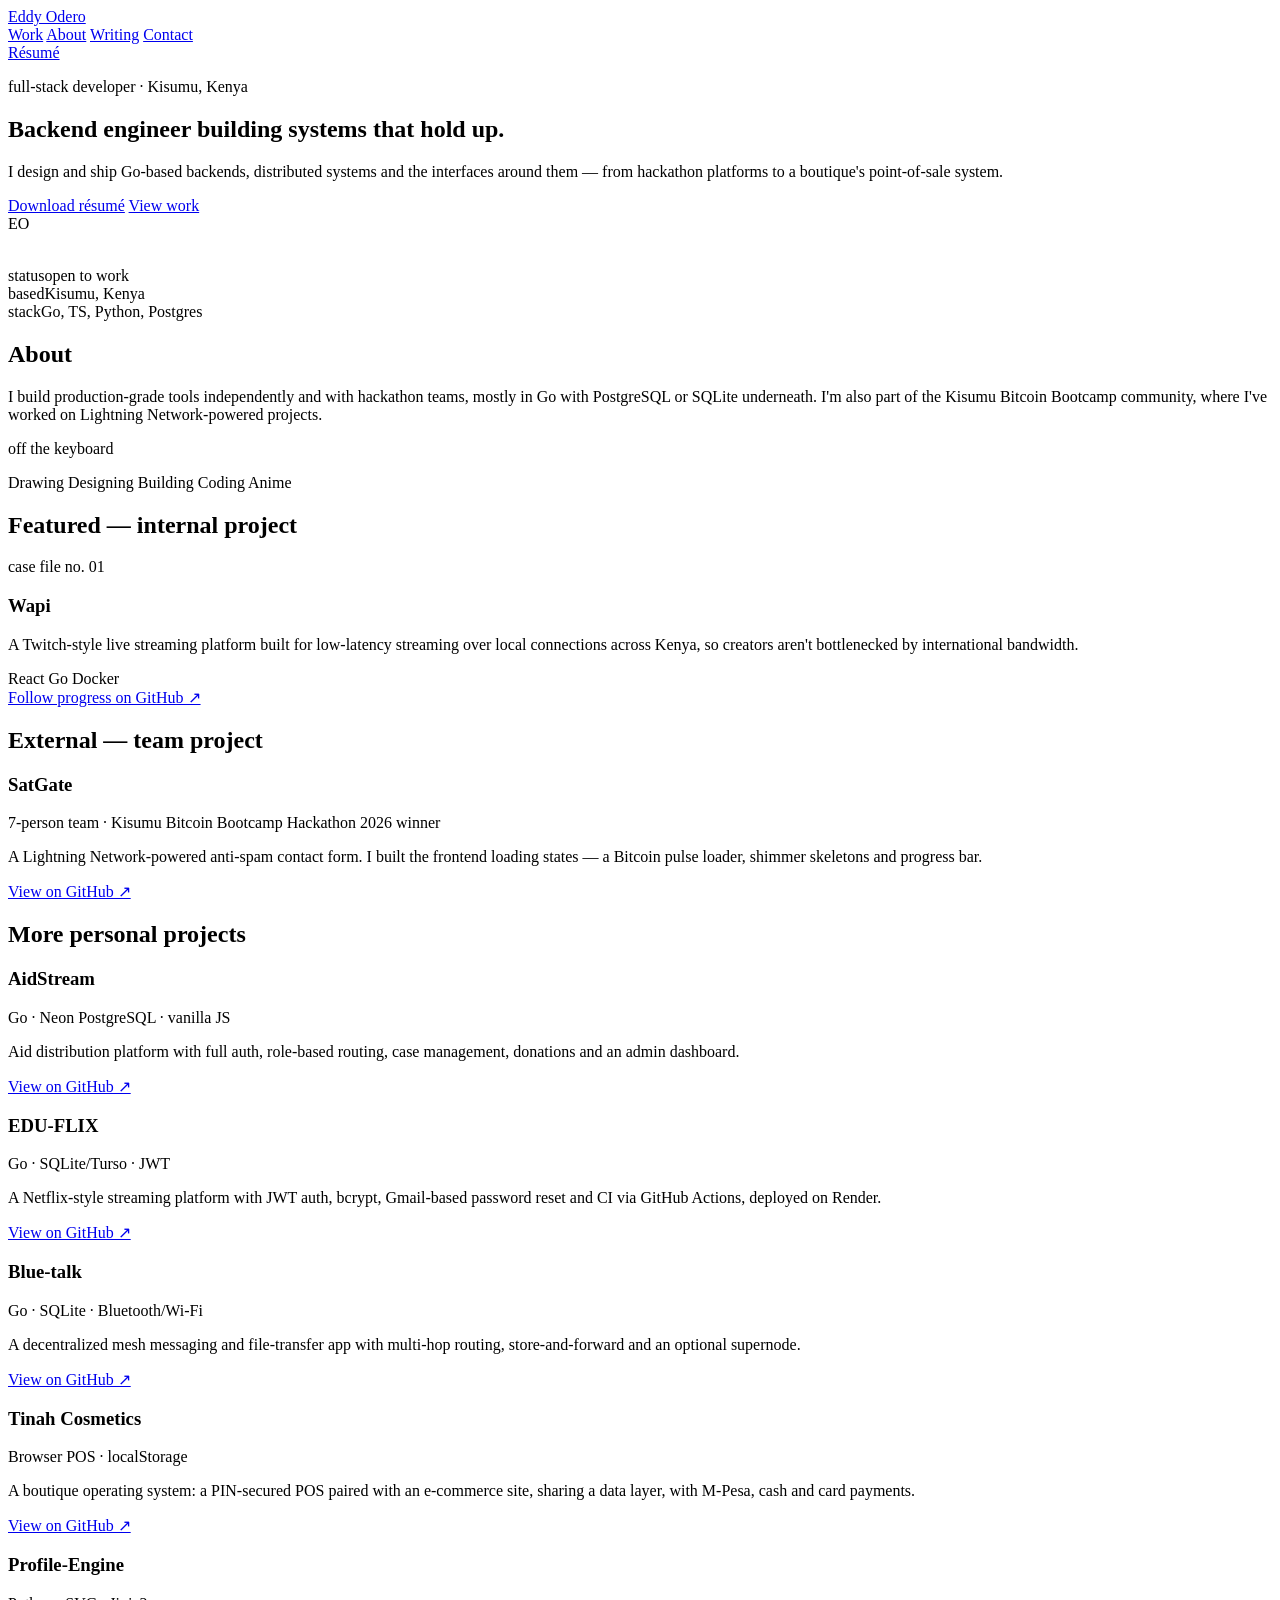
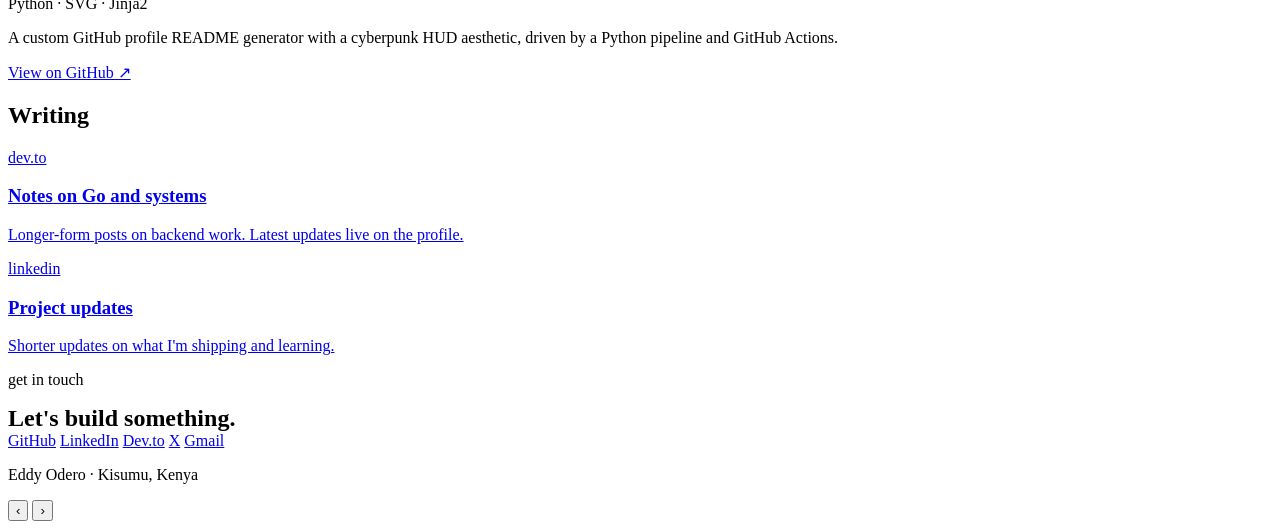
==== index.html @ 15d5710c "adding index.html" ====
<!DOCTYPE html>
<html lang="en">
<head>
<meta charset="UTF-8">
<meta name="viewport" content="width=device-width, initial-scale=1, viewport-fit=cover">
<title>Eddy Odero — Backend engineer</title>
<link rel="stylesheet" href="css/style.css">
</head>
<body>

<header class="ruled">
  <div class="wrap">
    <nav>
      <a class="brand" href="#top">Eddy Odero</a>
      <div class="navlinks">
        <a href="#work">Work</a>
        <a href="#about">About</a>
        <a href="#writing">Writing</a>
        <a href="#contact">Contact</a>
      </div>
      <a class="stamp-btn" href="assets/resume.pdf" target="_blank" rel="noopener">Résumé</a>
    </nav>
  </div>
</header>

<main id="top" class="ruled">
  <div class="wrap">
    <section class="hero">
      <div>
        <p class="tag">full-stack developer · Kisumu, Kenya</p>
        <h1>Backend engineer building systems that hold up.</h1>
        <p class="lede">I design and ship Go-based backends, distributed systems and the interfaces around them — from hackathon platforms to a boutique's point-of-sale system.</p>
        <div class="cta-row">
          <a class="stamp-btn filled" href="assets/resume.pdf" target="_blank" rel="noopener">Download résumé</a>
          <a class="stamp-btn" href="#work">View work</a>
        </div>
      </div>
      <div class="note">
        <div class="sticker-wrap">
          <!-- Replace src with assets/photo.jpg once uploaded; monogram shows until then -->
          <img src="https://static.vecteezy.com/system/resources/previews/036/594/092/non_2x/man-empty-avatar-photo-placeholder-for-social-networks-resumes-forums-and-dating-sites-male-and-female-no-photo-images-for-unfilled-user-profile-free-vector.jpg" class="avatar sticker" alt="Eddy Odero" onerror="this.style.display='none';this.nextElementSibling.style.display='flex'">
          <span class="avatar sticker" id="avatar-slot" style="display:none;">EO</span>
        </div>
        <div class="note-row" style="margin-top:34px;"><span>status</span><span>open to work</span></div>
        <div class="note-row"><span>based</span><span>Kisumu, Kenya</span></div>
        <div class="note-row"><span>stack</span><span>Go, TS, Python, Postgres</span></div>
      </div>
    </section>

    <section id="about">
      <h2>About</h2>
      <div class="about-grid">
        <p>I build production-grade tools independently and with hackathon teams, mostly in Go with PostgreSQL or SQLite underneath. I'm also part of the Kisumu Bitcoin Bootcamp community, where I've worked on Lightning Network-powered projects.</p>
        <div>
          <p class="tag">off the keyboard</p>
          <div class="hobbies">
            <span class="hobby">Drawing</span>
            <span class="hobby">Designing</span>
            <span class="hobby">Building</span>
            <span class="hobby">Coding</span>
            <span class="hobby">Anime</span>
          </div>
        </div>
      </div>
    </section>

    <section id="work">
      <h2>Featured — internal project</h2>
      <div class="feature">
        <p class="idx">case file no. 01</p>
        <div class="proj-thumb feature-thumb"><img src="https://www.simplilearn.com/ice9/free_resources_article_thumb/project_management_coursefees.jpg" alt="Wapi preview" onerror="this.style.display='none';this.parentElement.classList.add('empty')"></div>
        <h3>Wapi</h3>
        <p>A Twitch-style live streaming platform built for low-latency streaming over local connections across Kenya, so creators aren't bottlenecked by international bandwidth.</p>
        <div class="tags">
          <span class="pill">React</span>
          <span class="pill">Go</span>
          <span class="pill">Docker</span>
        </div>
        <div class="link-row">
          <a class="card-link" href="https://github.com/Eddy-Odero" target="_blank" rel="noopener">Follow progress on GitHub ↗</a>
          <!-- Add once/if deployed: <a class="card-link live" href="LIVE_URL" target="_blank" rel="noopener">View live ↗</a> -->
        </div>
      </div>
    </section>

    <section id="satgate">
      <h2>External — team project</h2>
      <div class="card">
        <div class="proj-thumb"><img src="https://www.simplilearn.com/ice9/free_resources_article_thumb/project_management_coursefees.jpg" alt="SatGate preview" onerror="this.style.display='none';this.parentElement.classList.add('empty')"></div>
        <h3>SatGate</h3>
        <p class="role">7-person team · Kisumu Bitcoin Bootcamp Hackathon 2026 winner</p>
        <p>A Lightning Network-powered anti-spam contact form. I built the frontend loading states — a Bitcoin pulse loader, shimmer skeletons and progress bar.</p>
        <div class="link-row">
          <a class="card-link" href="https://github.com/Eddy-Odero" target="_blank" rel="noopener">View on GitHub ↗</a>
          <!-- Add once/if deployed: <a class="card-link live" href="LIVE_URL" target="_blank" rel="noopener">View live ↗</a> -->
        </div>
      </div>
    </section>

    <section id="projects">
      <h2>More personal projects</h2>
      <div class="grid">
        <div class="card">
          <div class="proj-thumb"><img src="https://www.simplilearn.com/ice9/free_resources_article_thumb/project_management_coursefees.jpg" alt="AidStream preview" onerror="this.style.display='none';this.parentElement.classList.add('empty')"></div>
          <h3>AidStream</h3>
          <p class="role">Go · Neon PostgreSQL · vanilla JS</p>
          <p>Aid distribution platform with full auth, role-based routing, case management, donations and an admin dashboard.</p>
          <div class="link-row">
            <a class="card-link" href="https://www.simplilearn.com/ice9/free_resources_article_thumb/project_management_coursefees.jpg" target="_blank" rel="noopener">View on GitHub ↗</a>
            <!-- Add once/if deployed: <a class="card-link live" href="LIVE_URL" target="_blank" rel="noopener">View live ↗</a> -->
          </div>
        </div>
        <div class="card">
          <div class="proj-thumb"><img src="assets/projects/edu-flix.png" alt="EDU-FLIX preview" onerror="this.style.display='none';this.parentElement.classList.add('empty')"></div>
          <h3>EDU-FLIX</h3>
          <p class="role">Go · SQLite/Turso · JWT</p>
          <p>A Netflix-style streaming platform with JWT auth, bcrypt, Gmail-based password reset and CI via GitHub Actions, deployed on Render.</p>
          <div class="link-row">
            <a class="card-link" href="https://github.com/Eddy-Odero" target="_blank" rel="noopener">View on GitHub ↗</a>
            <!-- Deployed on Render — add the live URL here: <a class="card-link live" href="LIVE_URL" target="_blank" rel="noopener">View live ↗</a> -->
          </div>
        </div>
        <div class="card">
          <div class="proj-thumb"><img src="assets/projects/blue-talk.png" alt="Blue-talk preview" onerror="this.style.display='none';this.parentElement.classList.add('empty')"></div>
          <h3>Blue-talk</h3>
          <p class="role">Go · SQLite · Bluetooth/Wi-Fi</p>
          <p>A decentralized mesh messaging and file-transfer app with multi-hop routing, store-and-forward and an optional supernode.</p>
          <div class="link-row">
            <a class="card-link" href="https://github.com/Eddy-Odero" target="_blank" rel="noopener">View on GitHub ↗</a>
            <!-- Add once/if deployed: <a class="card-link live" href="LIVE_URL" target="_blank" rel="noopener">View live ↗</a> -->
          </div>
        </div>
        <div class="card">
          <div class="proj-thumb"><img src="assets/projects/tinah-cosmetics.png" alt="Tinah Cosmetics preview" onerror="this.style.display='none';this.parentElement.classList.add('empty')"></div>
          <h3>Tinah Cosmetics</h3>
          <p class="role">Browser POS · localStorage</p>
          <p>A boutique operating system: a PIN-secured POS paired with an e-commerce site, sharing a data layer, with M-Pesa, cash and card payments.</p>
          <div class="link-row">
            <a class="card-link" href="https://github.com/Eddy-Odero" target="_blank" rel="noopener">View on GitHub ↗</a>
            <!-- Add once/if deployed: <a class="card-link live" href="LIVE_URL" target="_blank" rel="noopener">View live ↗</a> -->
          </div>
        </div>
        <div class="card">
          <div class="proj-thumb"><img src="assets/projects/profile-engine.png" alt="Profile-Engine preview" onerror="this.style.display='none';this.parentElement.classList.add('empty')"></div>
          <h3>Profile-Engine</h3>
          <p class="role">Python · SVG · Jinja2</p>
          <p>A custom GitHub profile README generator with a cyberpunk HUD aesthetic, driven by a Python pipeline and GitHub Actions.</p>
          <div class="link-row">
            <a class="card-link" href="https://github.com/Eddy-Odero" target="_blank" rel="noopener">View on GitHub ↗</a>
            <!-- Add once/if deployed: <a class="card-link live" href="LIVE_URL" target="_blank" rel="noopener">View live ↗</a> -->
          </div>
        </div>
      </div>
    </section>

    <section id="writing">
      <h2>Writing</h2>
      <div class="writing-grid">
        <a class="wcard" href="https://dev.to/edd_odero" target="_blank" rel="noopener">
          <p class="tag">dev.to</p>
          <h3>Notes on Go and systems</h3>
          <p>Longer-form posts on backend work. Latest updates live on the profile.</p>
        </a>
        <a class="wcard" href="https://www.linkedin.com/in/eddy-odero-7b3332346" target="_blank" rel="noopener">
          <p class="tag">linkedin</p>
          <h3>Project updates</h3>
          <p>Shorter updates on what I'm shipping and learning.</p>
        </a>
      </div>
    </section>
  </div>
</main>

<footer id="contact" class="ruled">
  <div class="wrap">
    <div class="footer-top">
      <div>
        <p class="tag">get in touch</p>
        <h2 style="margin:0;">Let's build something.</h2>
      </div>
      <div class="socials">
        <a href="https://github.com/Eddy-Odero" target="_blank" rel="noopener">GitHub</a>
        <a href="https://www.linkedin.com/in/eddy-odero-7b3332346" target="_blank" rel="noopener">LinkedIn</a>
        <a href="https://dev.to/edd_odero" target="_blank" rel="noopener">Dev.to</a>
        <a href="https://x.com/savvyoriah48" target="_blank" rel="noopener">X</a>
        <!-- Add your address and this shows a working mailto link: -->
        <a href="mailto:YOUR_EMAIL@gmail.com">Gmail</a>
      </div>
    </div>
    <p class="footnote">Eddy Odero · Kisumu, Kenya</p>
  </div>
</footer>

<div class="flip-nav" aria-hidden="false">
  <button type="button" id="flip-prev" aria-label="Previous page">‹</button>
  <button type="button" id="flip-next" aria-label="Next page">›</button>
</div>

<script src="js/script.js"></script>
</body>
</html>
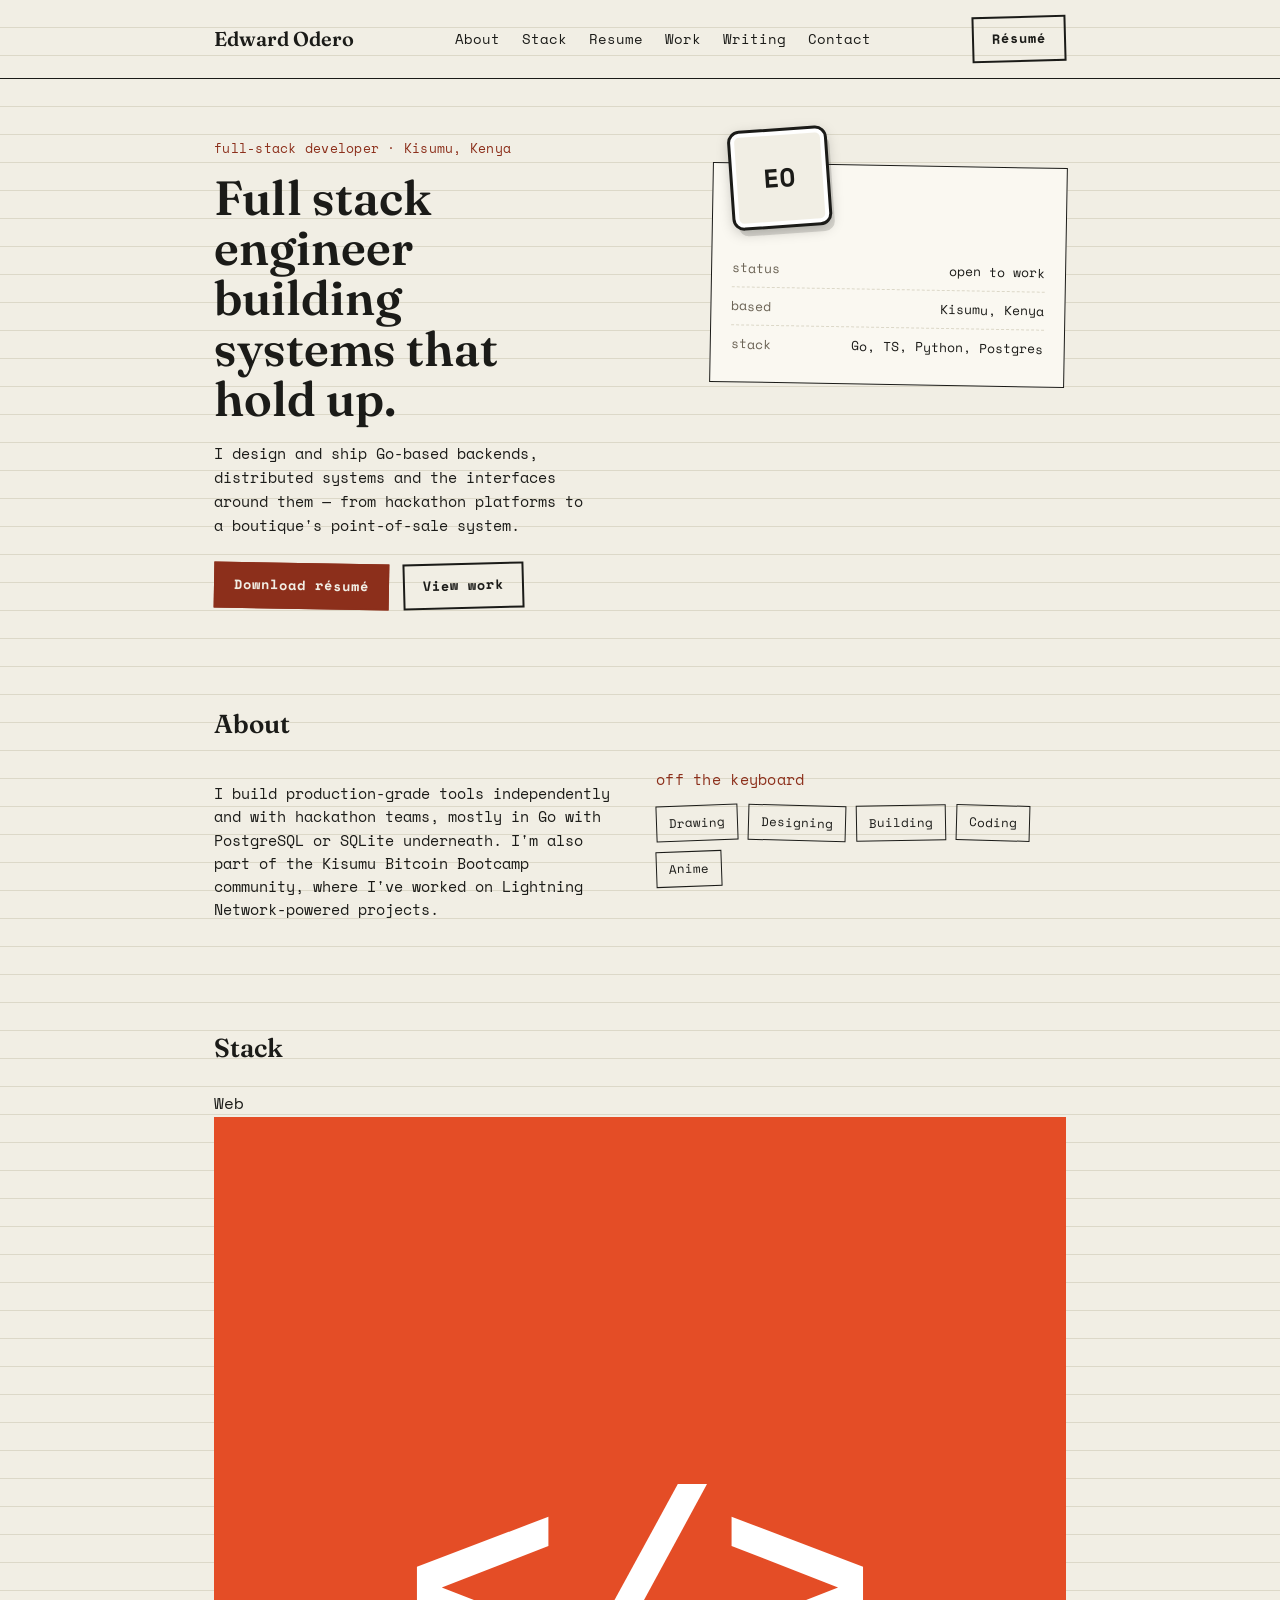
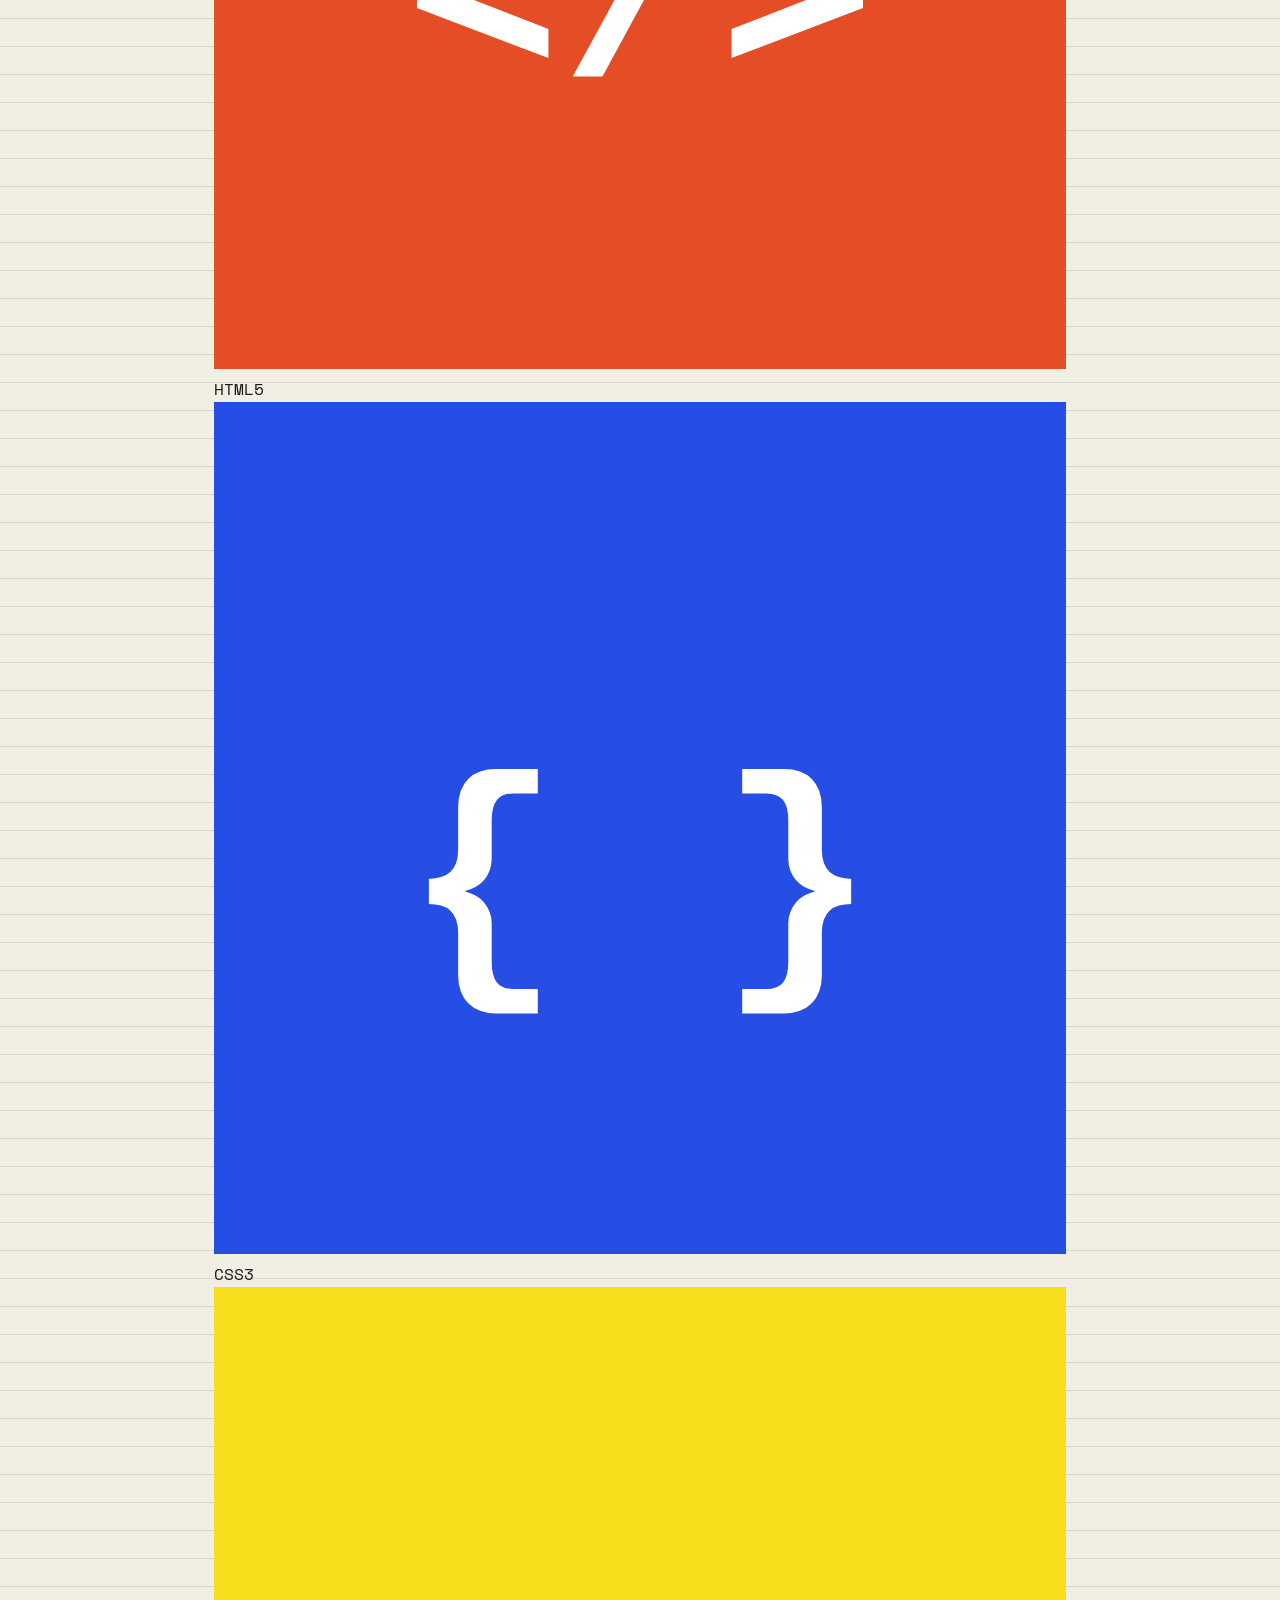
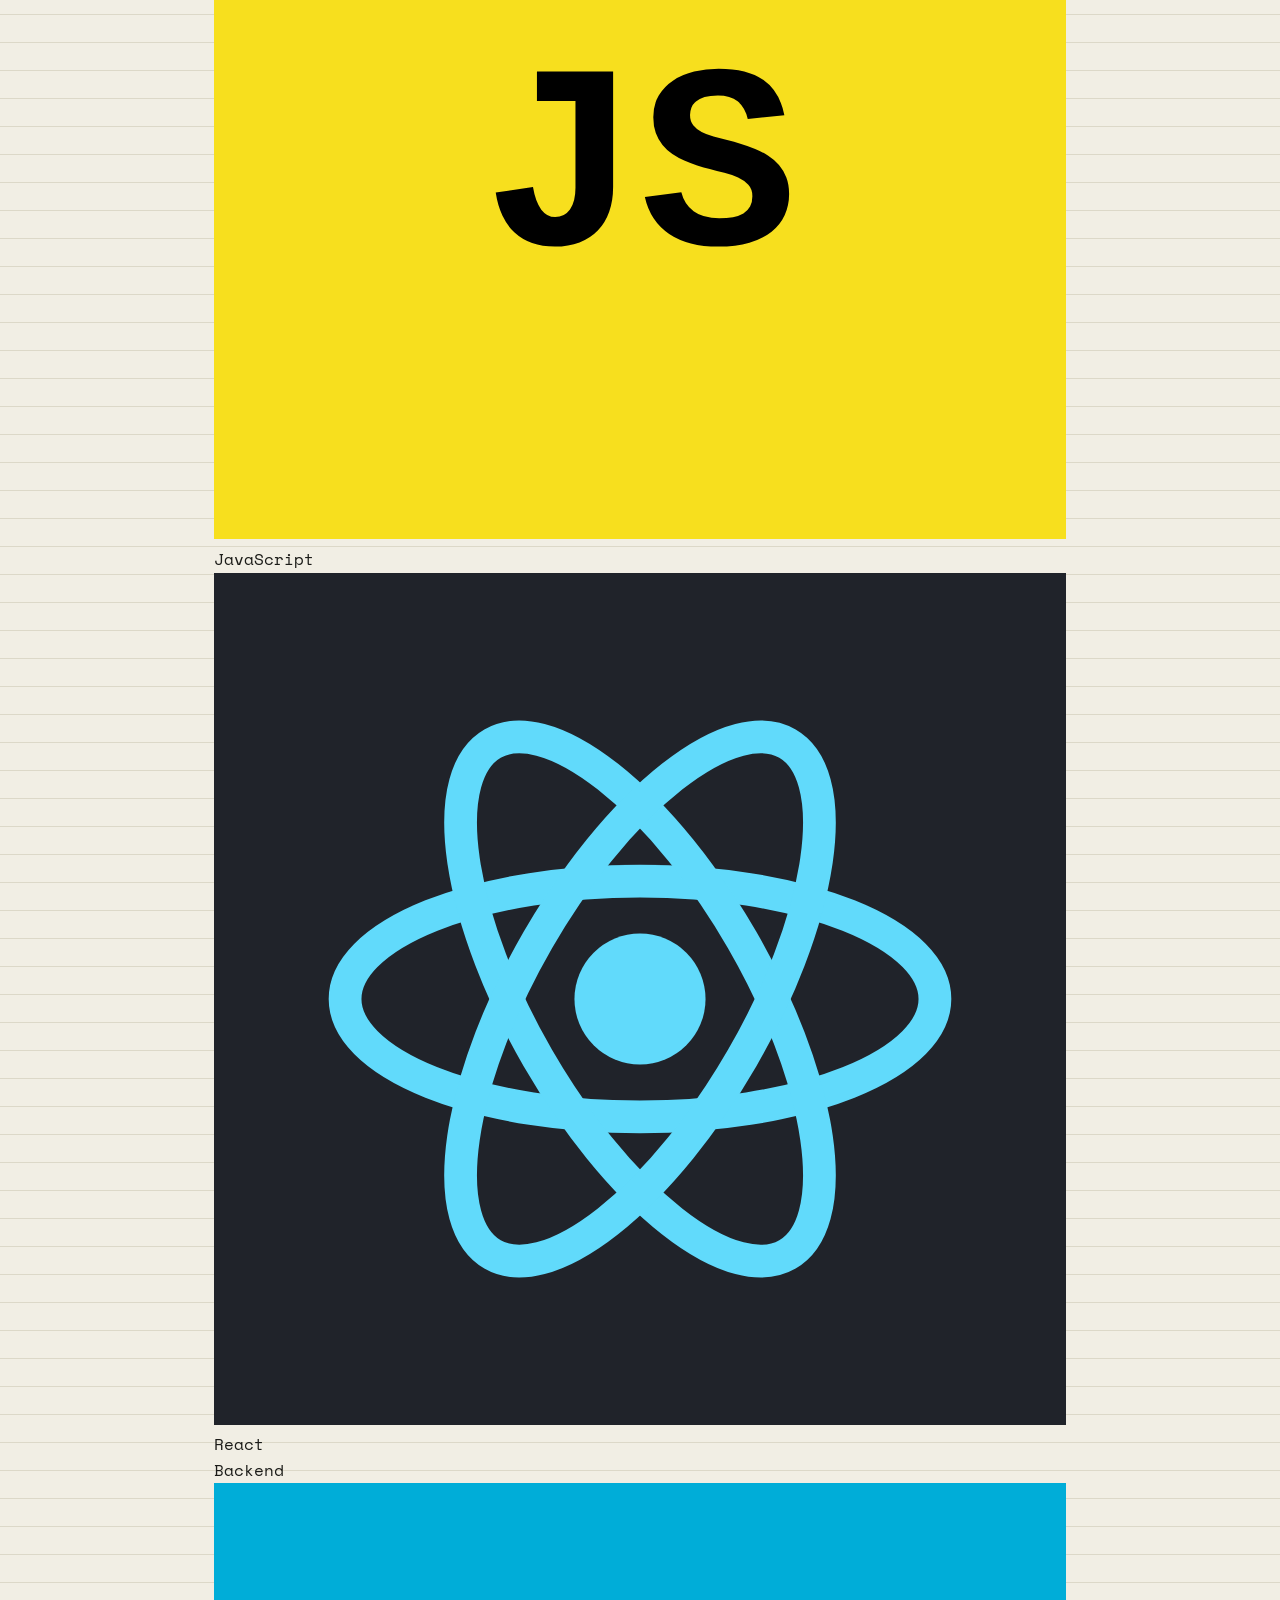
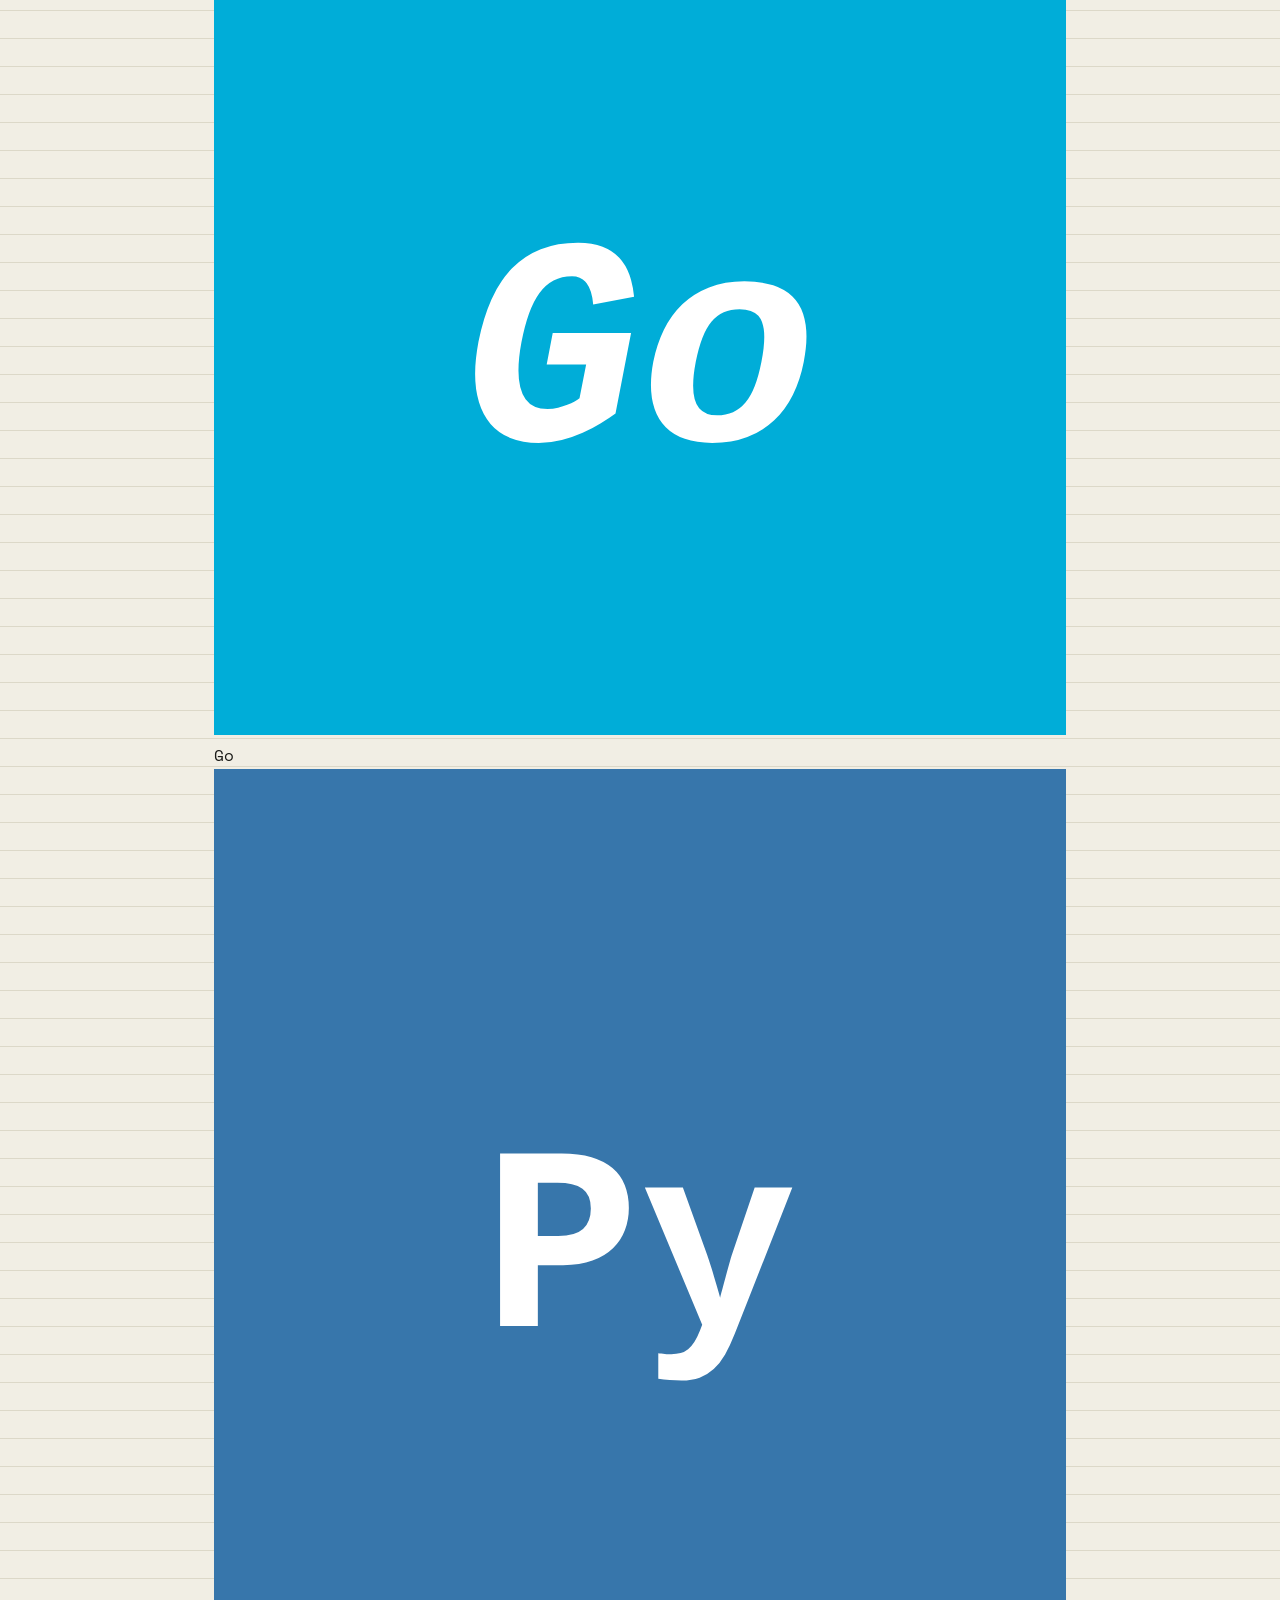
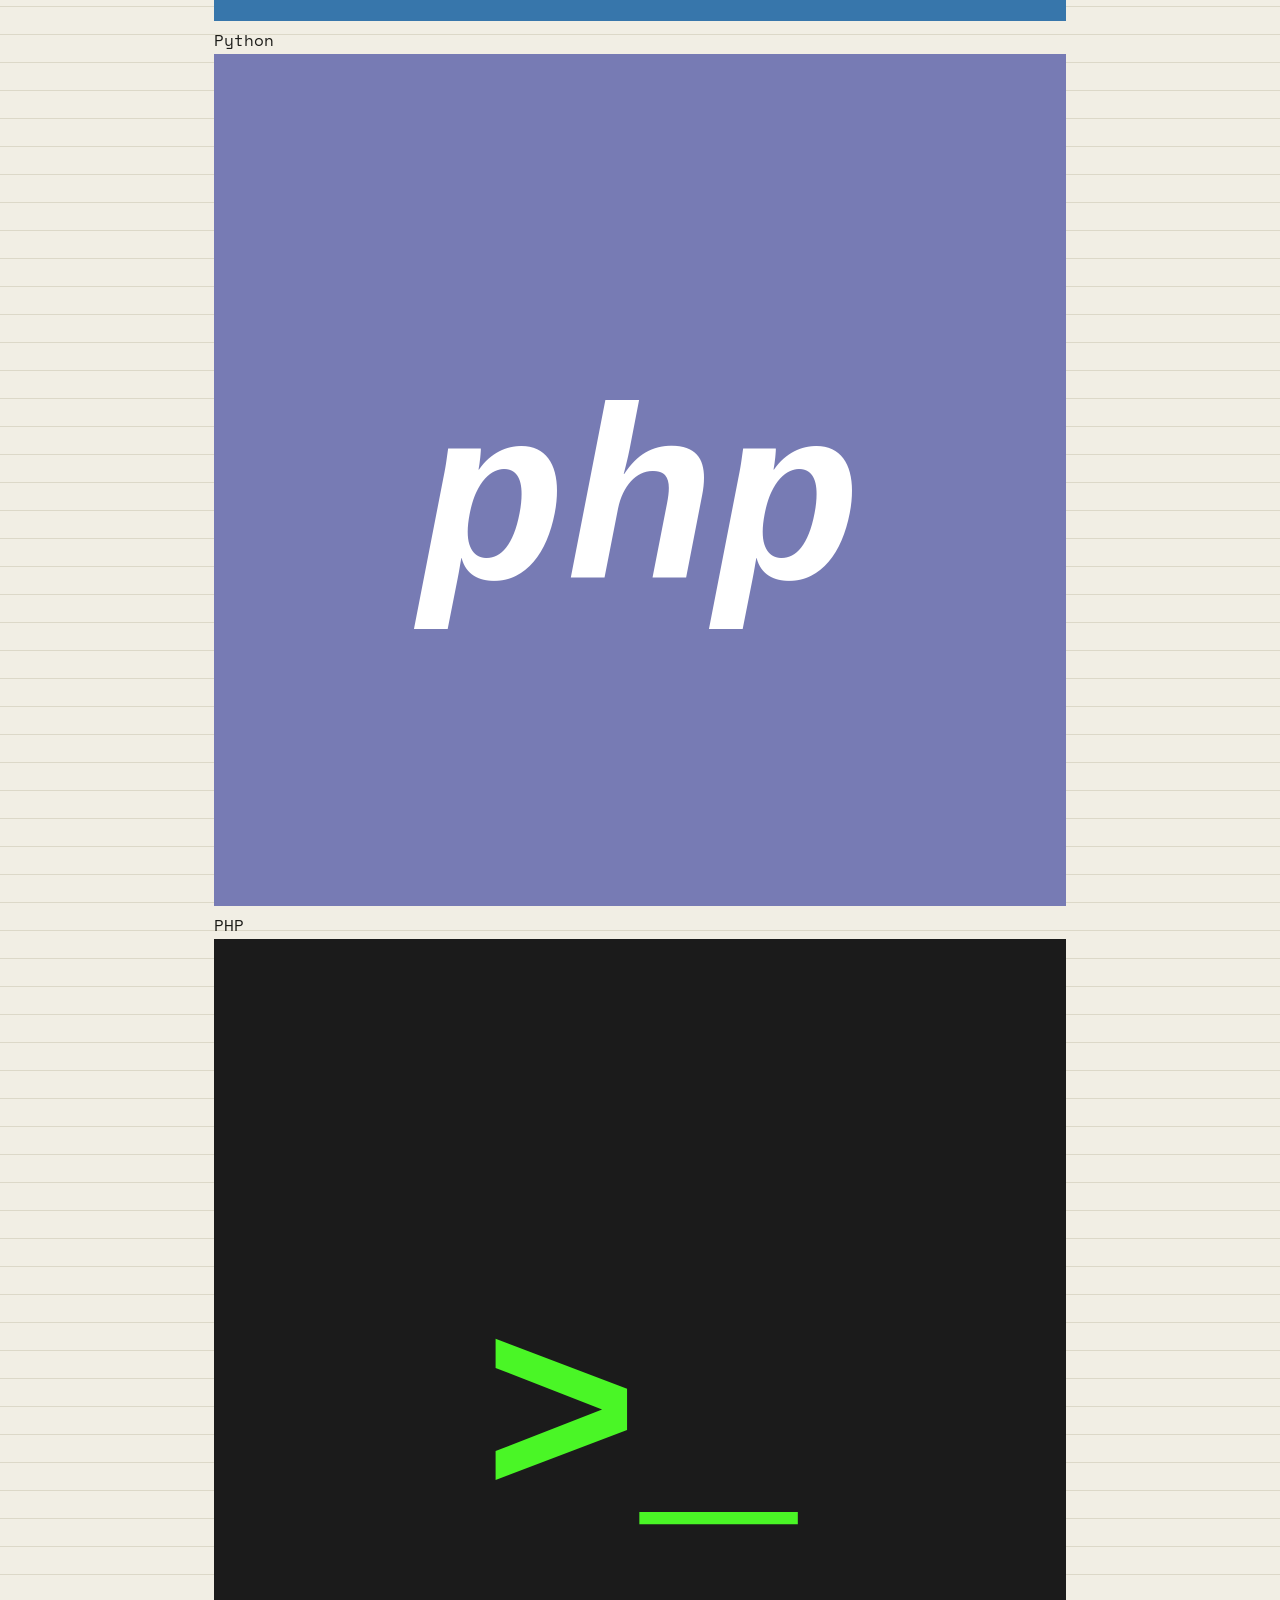
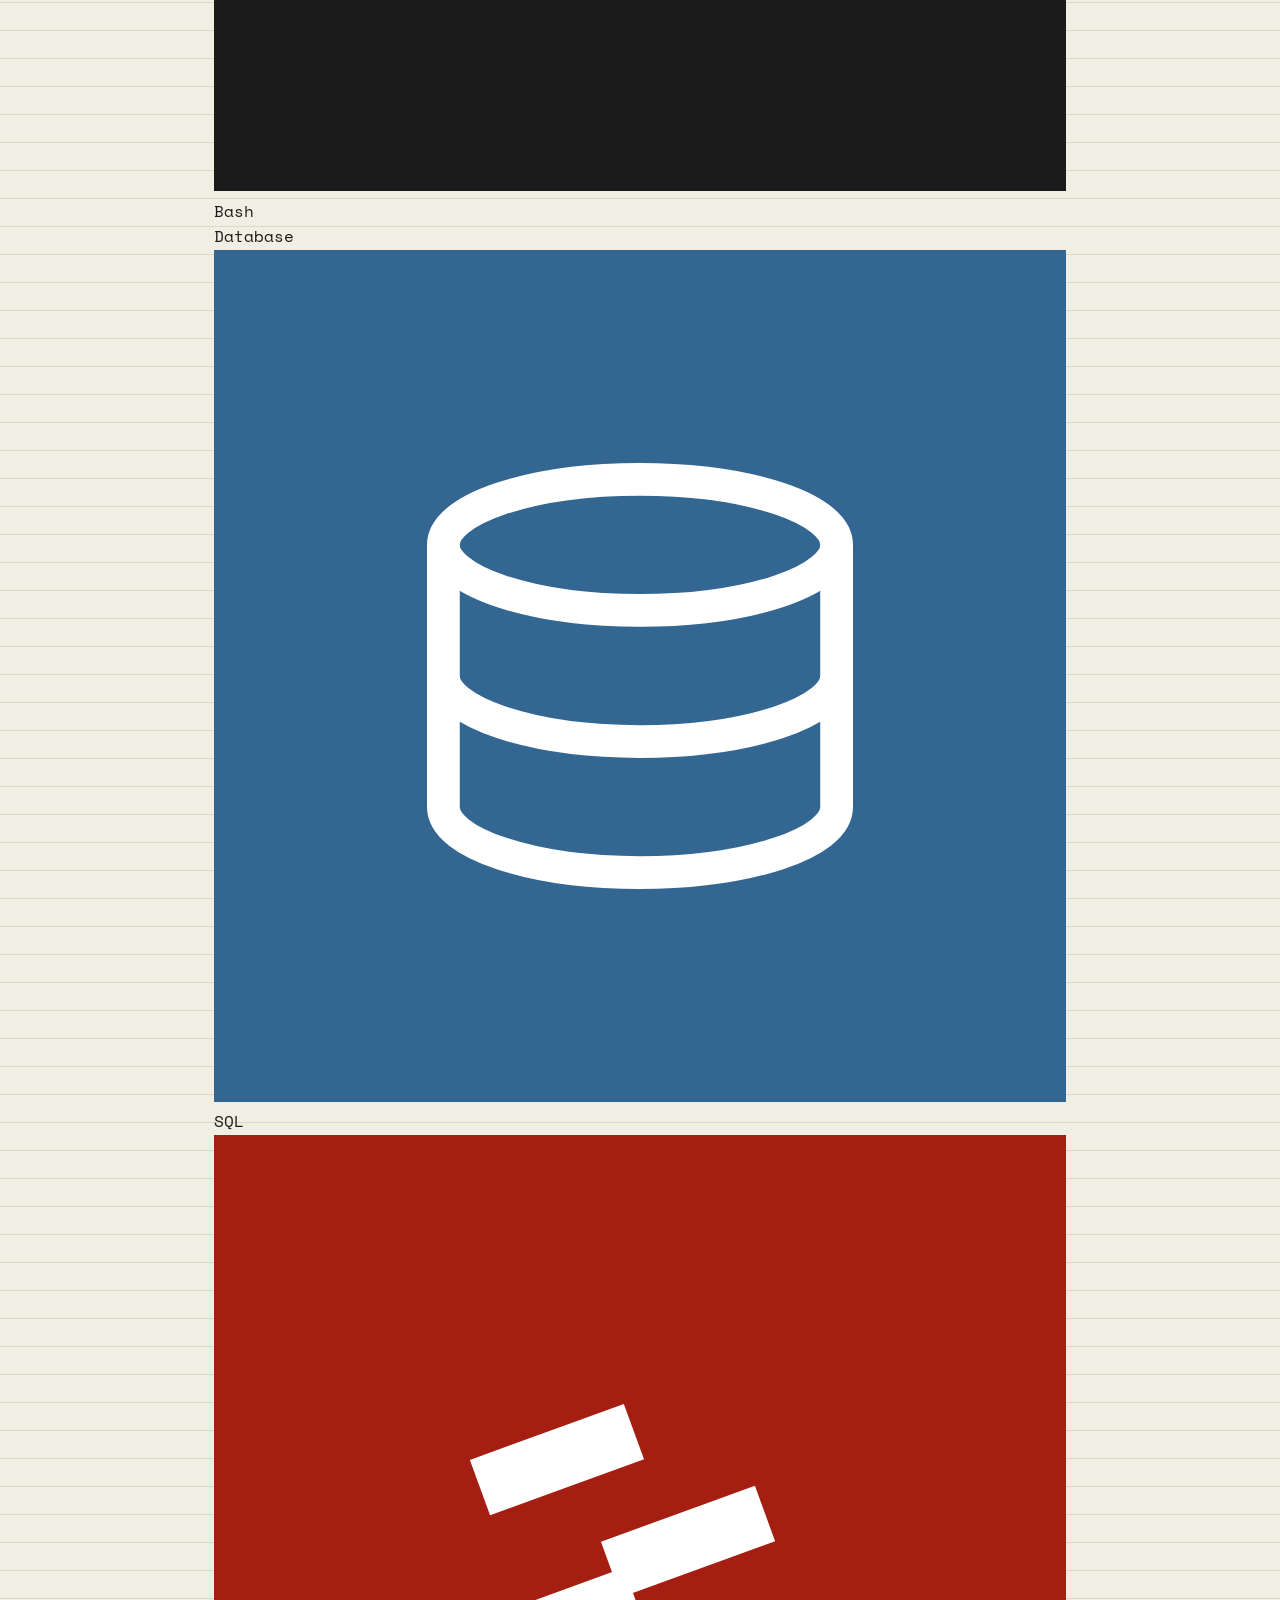
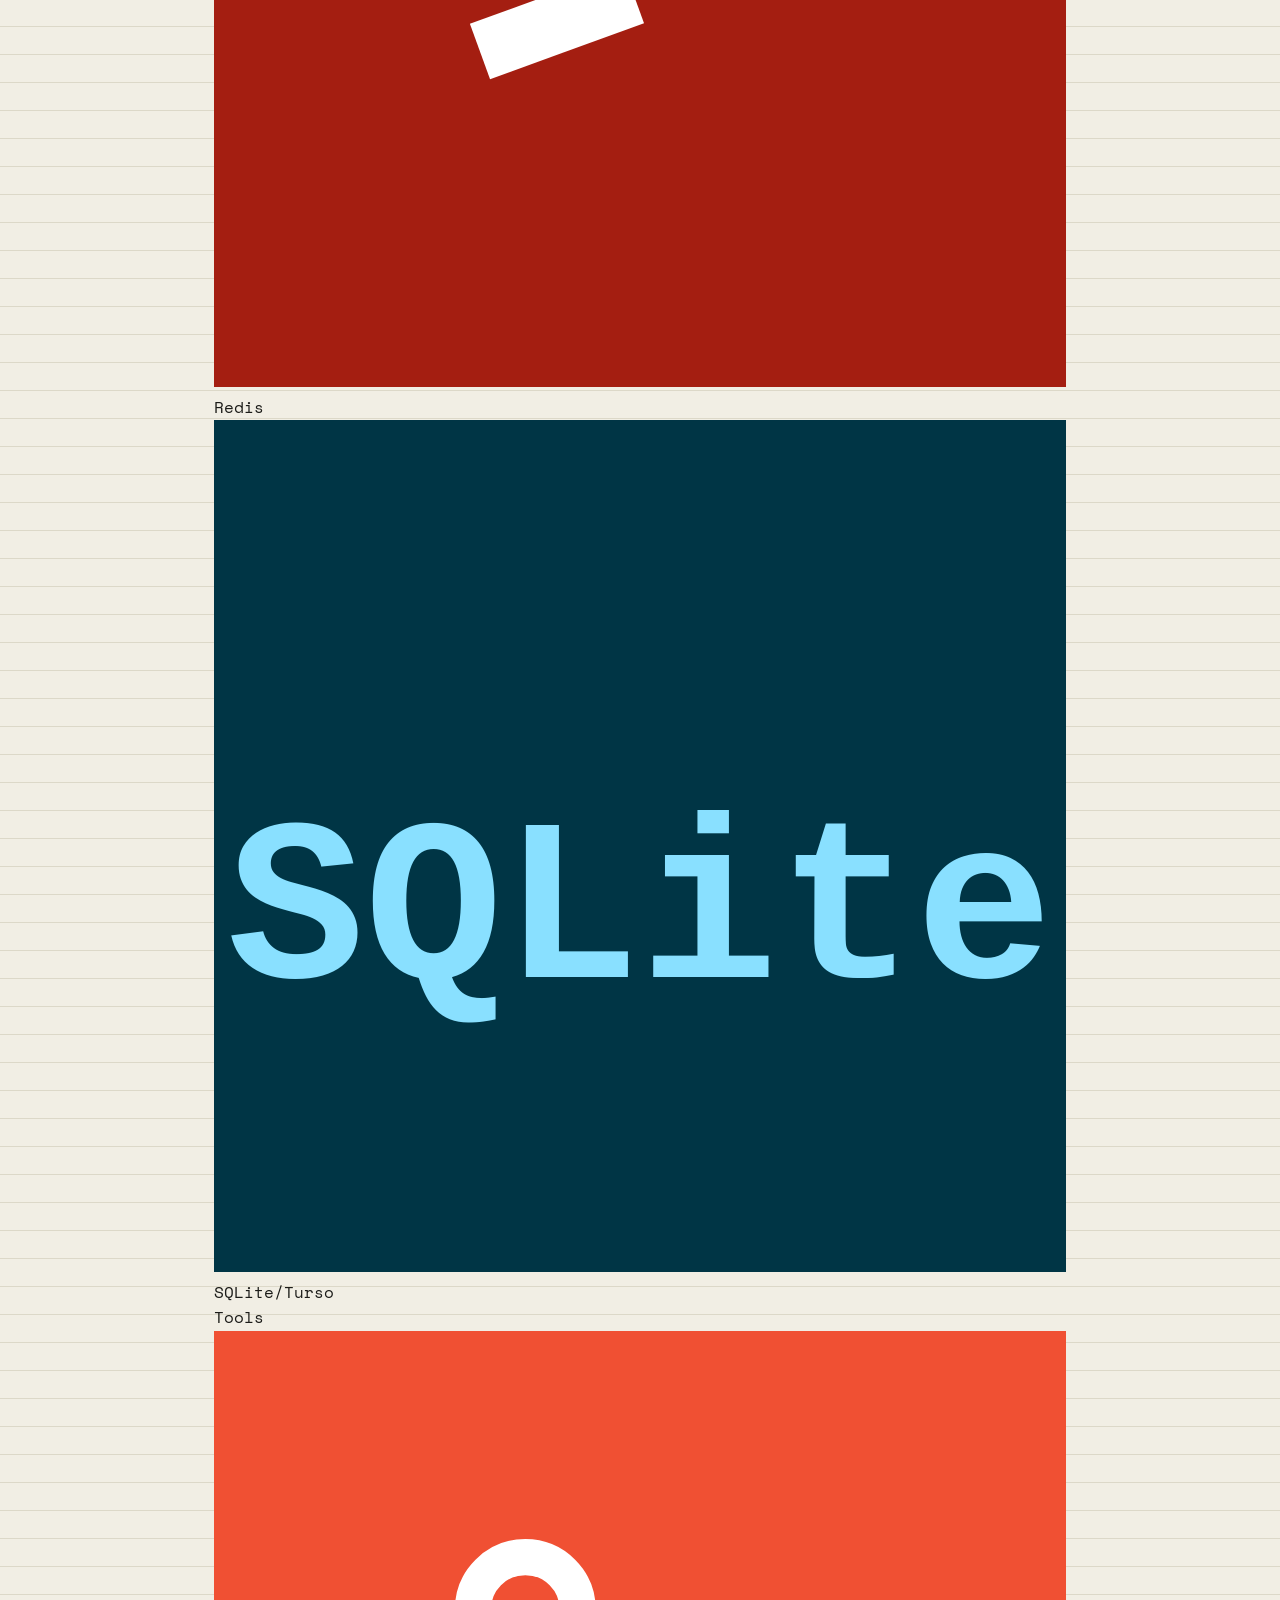
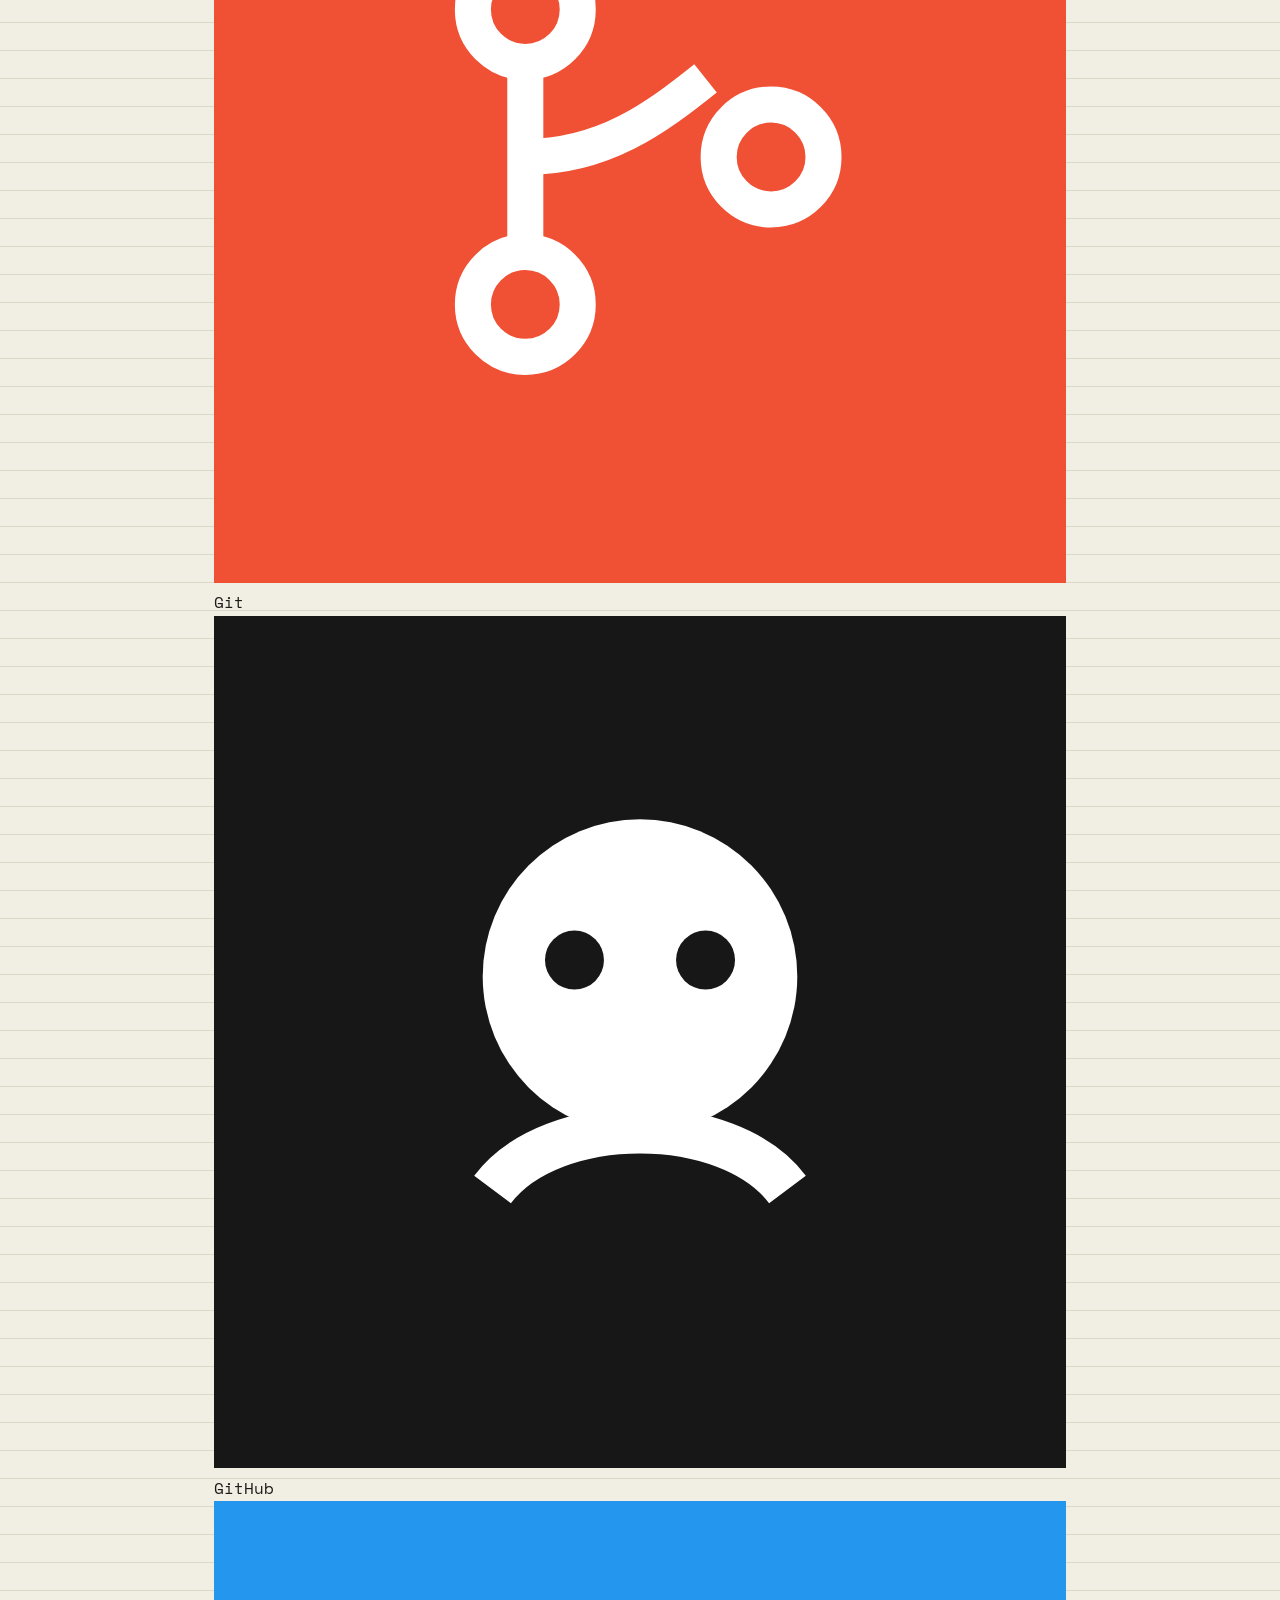
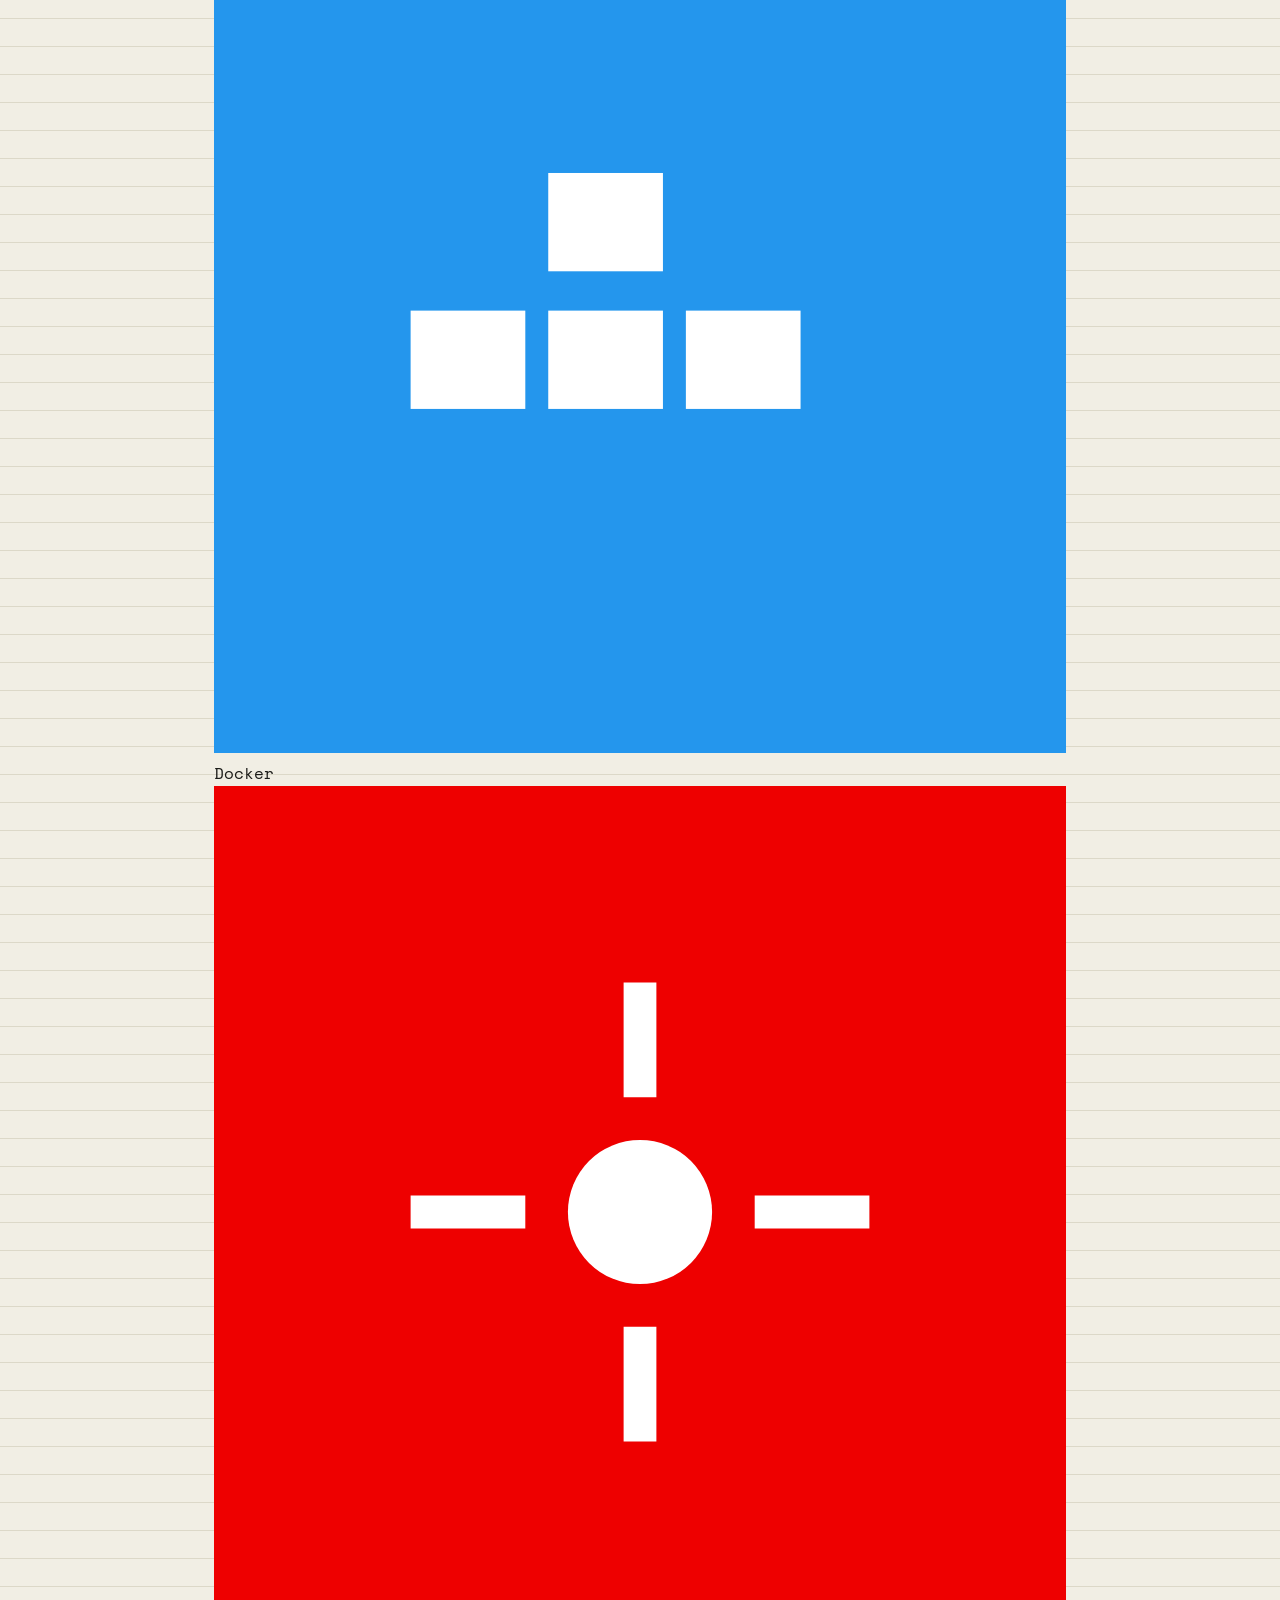
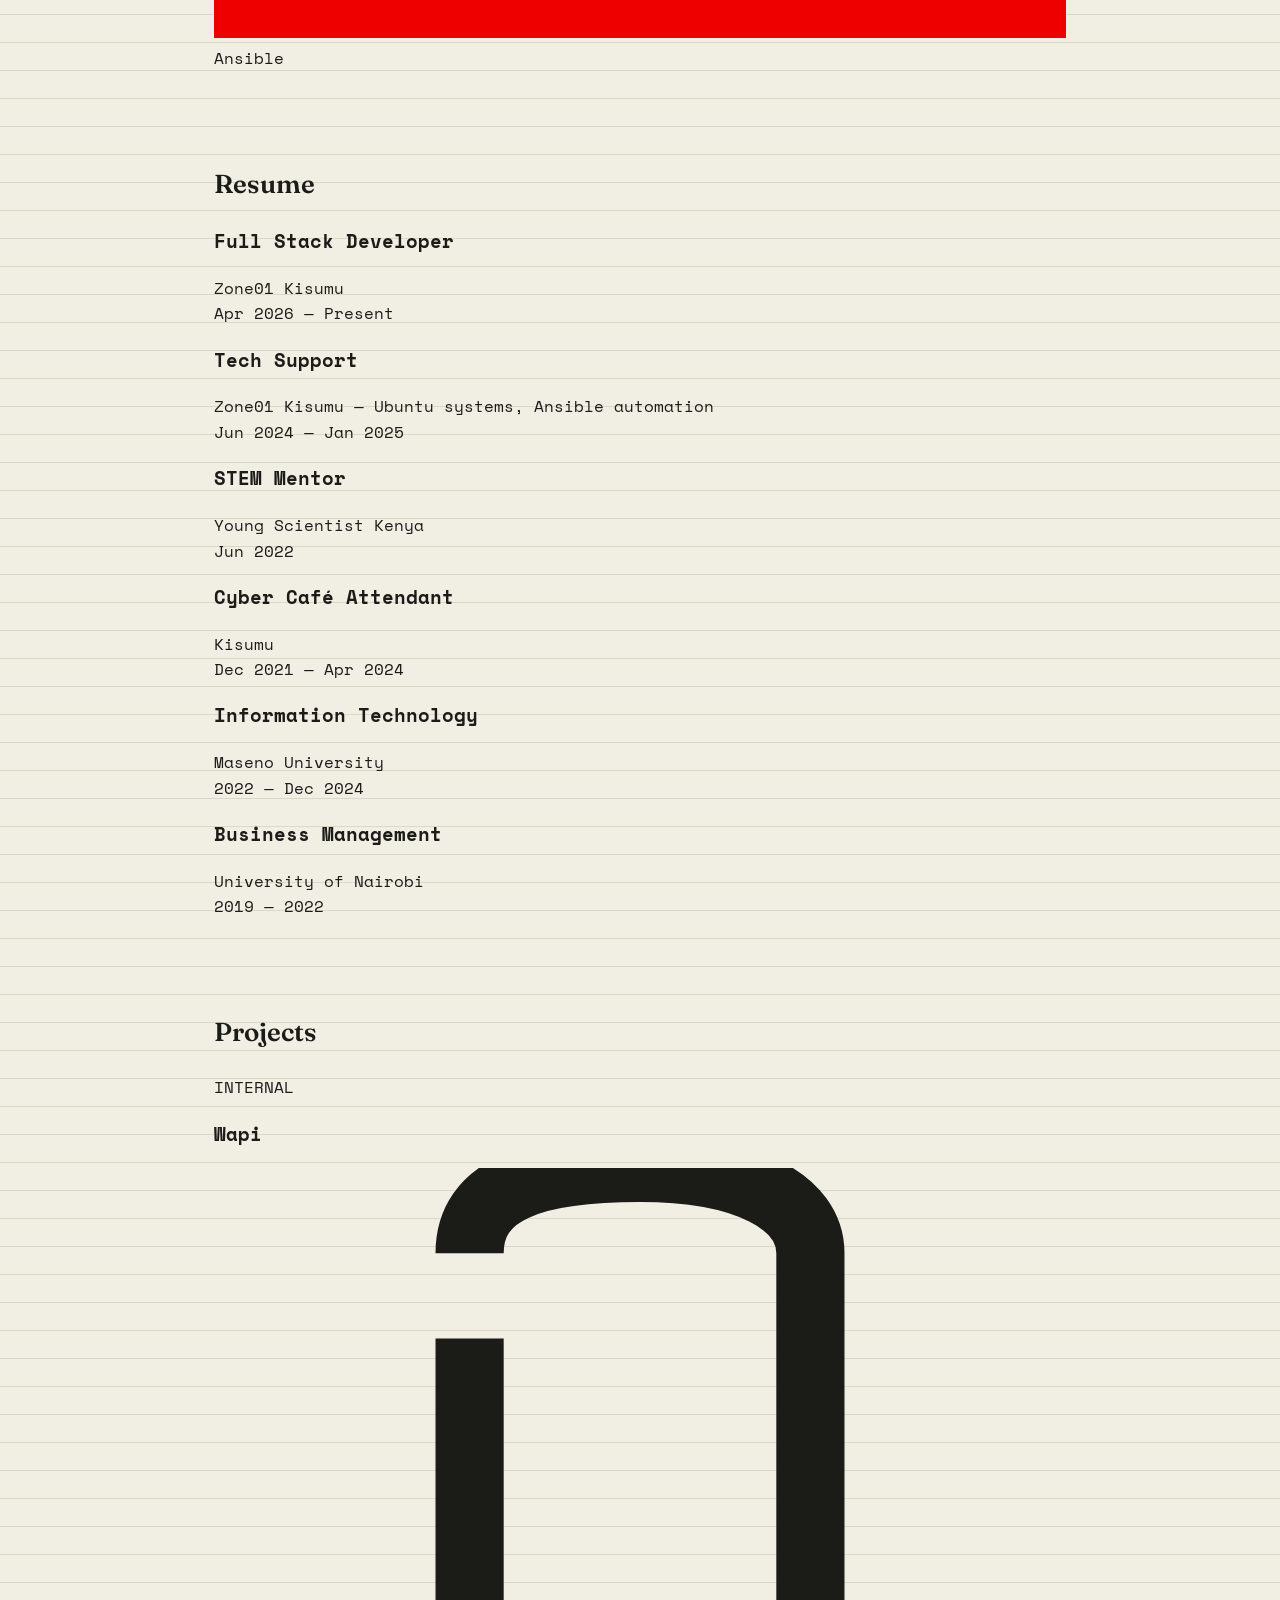
==== commit 764d04f7: "add index.html" ====
--- a/index.html
+++ b/index.html
@@ -3,22 +3,25 @@
 <head>
 <meta charset="UTF-8">
 <meta name="viewport" content="width=device-width, initial-scale=1, viewport-fit=cover">
-<title>Eddy Odero — Backend engineer</title>
+<title>Edward Odero — Full Stack Engineer</title>
 <link rel="stylesheet" href="css/style.css">
+<noscript><style>.about-grid p, .env-card p, .wcard p, .resume-row .org, .hero p.lede{visibility:visible!important;}</style></noscript>
 </head>
 <body>
 
 <header class="ruled">
   <div class="wrap">
     <nav>
-      <a class="brand" href="#top">Eddy Odero</a>
+      <a class="brand scramble" href="#top">Edward Odero</a>
       <div class="navlinks">
-        <a href="#work">Work</a>
-        <a href="#about">About</a>
-        <a href="#writing">Writing</a>
-        <a href="#contact">Contact</a>
-      </div>
-      <a class="stamp-btn" href="assets/resume.pdf" target="_blank" rel="noopener">Résumé</a>
+        <a class="scramble" href="#about">About</a>
+        <a class="scramble" href="#stack">Stack</a>
+        <a class="scramble" href="#resume">Resume</a>
+        <a class="scramble" href="#work">Work</a>
+        <a class="scramble" href="#writing">Writing</a>
+        <a class="scramble" href="#contact">Contact</a>
+      </div>
+      <a class="stamp-btn" href="assets/resume.pdf" target="_blank" rel="noopener" download="Edward_Odero_CV.pdf">Résumé</a>
     </nav>
   </div>
 </header>
@@ -28,17 +31,17 @@
     <section class="hero">
       <div>
         <p class="tag">full-stack developer · Kisumu, Kenya</p>
-        <h1>Backend engineer building systems that hold up.</h1>
+        <h1>Full stack engineer building systems that hold up.</h1>
         <p class="lede">I design and ship Go-based backends, distributed systems and the interfaces around them — from hackathon platforms to a boutique's point-of-sale system.</p>
         <div class="cta-row">
-          <a class="stamp-btn filled" href="assets/resume.pdf" target="_blank" rel="noopener">Download résumé</a>
+          <a class="stamp-btn filled" href="assets/resume.pdf" target="_blank" rel="noopener" download="Edward_Odero_CV.pdf">Download résumé</a>
           <a class="stamp-btn" href="#work">View work</a>
         </div>
       </div>
       <div class="note">
         <div class="sticker-wrap">
           <!-- Replace src with assets/photo.jpg once uploaded; monogram shows until then -->
-          <img src="https://static.vecteezy.com/system/resources/previews/036/594/092/non_2x/man-empty-avatar-photo-placeholder-for-social-networks-resumes-forums-and-dating-sites-male-and-female-no-photo-images-for-unfilled-user-profile-free-vector.jpg" class="avatar sticker" alt="Eddy Odero" onerror="this.style.display='none';this.nextElementSibling.style.display='flex'">
+          <img src="https://media.licdn.com/dms/image/v2/D4D03AQFGD4iJn-5iTQ/profile-displayphoto-scale_400_400/B4DZ5eAvklKgAg-/0/1779693715036?e=1792022400&v=beta&t=maulXRdovyNH4km5WJhj_r6Fg0fAVwRPQbojIAS9zEM" class="avatar sticker" alt="Edward Odero" onerror="this.style.display='none';this.nextElementSibling.style.display='flex'">
           <span class="avatar sticker" id="avatar-slot" style="display:none;">EO</span>
         </div>
         <div class="note-row" style="margin-top:34px;"><span>status</span><span>open to work</span></div>
@@ -63,93 +66,214 @@
         </div>
       </div>
     </section>
+    <section id="stack">
+      <h2>Stack</h2>
+      <div class="stack-groups">
+        <div><div class="stack-label">Web</div><div class="stack-row">
+          <div class="stack-chip"><svg class="sq" viewBox="0 0 26 26"><rect width="26" height="26" fill="#E44D26"/><text x="13" y="17" text-anchor="middle" font-family="monospace" font-size="8" font-weight="700" fill="#fff">&lt;/&gt;</text></svg><span>HTML5</span></div>
+          <div class="stack-chip"><svg class="sq" viewBox="0 0 26 26"><rect width="26" height="26" fill="#264DE4"/><text x="13" y="17" text-anchor="middle" font-family="monospace" font-size="8" font-weight="700" fill="#fff">{ }</text></svg><span>CSS3</span></div>
+          <div class="stack-chip"><svg class="sq" viewBox="0 0 26 26"><rect width="26" height="26" fill="#F7DF1E"/><text x="13" y="17" text-anchor="middle" font-family="monospace" font-size="8" font-weight="800" fill="#000">JS</text></svg><span>JavaScript</span></div>
+          <div class="stack-chip"><svg class="sq" viewBox="0 0 26 26"><rect width="26" height="26" fill="#20232A"/><circle cx="13" cy="13" r="2" fill="#61DAFB"/><g fill="none" stroke="#61DAFB" stroke-width="1"><ellipse cx="13" cy="13" rx="9" ry="3.6"/><ellipse cx="13" cy="13" rx="9" ry="3.6" transform="rotate(60 13 13)"/><ellipse cx="13" cy="13" rx="9" ry="3.6" transform="rotate(120 13 13)"/></g></svg><span>React</span></div>
+        </div></div>
+        <div><div class="stack-label">Backend</div><div class="stack-row">
+          <div class="stack-chip"><svg class="sq" viewBox="0 0 26 26"><rect width="26" height="26" fill="#00ADD8"/><text x="13" y="17" text-anchor="middle" font-family="monospace" font-size="9" font-weight="800" font-style="italic" fill="#fff">Go</text></svg><span>Go</span></div>
+          <div class="stack-chip"><svg class="sq" viewBox="0 0 26 26"><rect width="26" height="26" fill="#3776AB"/><text x="13" y="17" text-anchor="middle" font-family="monospace" font-size="8" font-weight="700" fill="#fff">Py</text></svg><span>Python</span></div>
+          <div class="stack-chip"><svg class="sq" viewBox="0 0 26 26"><rect width="26" height="26" fill="#777BB4"/><text x="13" y="16" text-anchor="middle" font-family="monospace" font-size="7.5" font-weight="700" font-style="italic" fill="#fff">php</text></svg><span>PHP</span></div>
+          <div class="stack-chip"><svg class="sq" viewBox="0 0 26 26"><rect width="26" height="26" fill="#1B1B1B"/><text x="13" y="17" text-anchor="middle" font-family="monospace" font-size="8" font-weight="800" fill="#4AF626">&gt;_</text></svg><span>Bash</span></div>
+        </div></div>
+        <div><div class="stack-label">Database</div><div class="stack-row">
+          <div class="stack-chip"><svg class="sq" viewBox="0 0 26 26"><rect width="26" height="26" fill="#336791"/><g fill="none" stroke="#fff" stroke-width="1"><ellipse cx="13" cy="9" rx="6" ry="2"/><path d="M7 9v8c0 1.1 2.7 2 6 2s6-.9 6-2V9"/><path d="M7 13c0 1.1 2.7 2 6 2s6-.9 6-2"/></g></svg><span>SQL</span></div>
+          <div class="stack-chip"><svg class="sq" viewBox="0 0 26 26"><rect width="26" height="26" fill="#A41E11"/><g fill="#fff"><rect x="8" y="14" width="5" height="1.8" transform="rotate(-20 10.5 15)"/><rect x="12" y="11.5" width="5" height="1.8" transform="rotate(-20 14.5 12.5)"/><rect x="8" y="9" width="5" height="1.8" transform="rotate(-20 10.5 10)"/></g></svg><span>Redis</span></div>
+          <div class="stack-chip"><svg class="sq" viewBox="0 0 26 26"><rect width="26" height="26" fill="#003545"/><text x="13" y="17" text-anchor="middle" font-family="monospace" font-size="7" font-weight="700" fill="#89e0ff">SQLite</text></svg><span>SQLite/Turso</span></div>
+        </div></div>
+        <div><div class="stack-label">Tools</div><div class="stack-row">
+          <div class="stack-chip"><svg class="sq" viewBox="0 0 26 26"><rect width="26" height="26" fill="#F05033"/><g fill="none" stroke="#fff" stroke-width="1.1"><circle cx="9.5" cy="8.5" r="1.6"/><circle cx="9.5" cy="17.5" r="1.6"/><circle cx="17" cy="13" r="1.6"/><path d="M9.5 10v6"/><path d="M9.5 13c2.4 0 4-1.2 5.5-2.4"/></g></svg><span>Git</span></div>
+          <div class="stack-chip"><svg class="sq" viewBox="0 0 26 26"><rect width="26" height="26" fill="#181717"/><circle cx="13" cy="11" r="4.8" fill="#fff"/><circle cx="11" cy="10.5" r="0.9" fill="#181717"/><circle cx="15" cy="10.5" r="0.9" fill="#181717"/><path d="M8.5 17.5c1.8-2.4 7.2-2.4 9 0" stroke="#fff" stroke-width="1.4" fill="none"/></svg><span>GitHub</span></div>
+          <div class="stack-chip"><svg class="sq" viewBox="0 0 26 26"><rect width="26" height="26" fill="#2496ED"/><g fill="#fff"><rect x="6" y="12.5" width="3.5" height="3" /><rect x="10.2" y="12.5" width="3.5" height="3"/><rect x="14.4" y="12.5" width="3.5" height="3"/><rect x="10.2" y="8.3" width="3.5" height="3"/></g></svg><span>Docker</span></div>
+          <div class="stack-chip"><svg class="sq" viewBox="0 0 26 26"><rect width="26" height="26" fill="#EE0000"/><circle cx="13" cy="13" r="2.2" fill="#fff"/><g stroke="#fff" stroke-width="1"><path d="M13 6v3.5M13 20v-3.5M6 13h3.5M20 13h-3.5"/></g></svg><span>Ansible</span></div>
+        </div></div>
+      </div>
+    </section>
+
+
+    <section id="resume">
+      <h2>Resume</h2>
+      <div class="resume-list">
+        <div class="resume-row">
+          <div><h3 class="scramble">Full Stack Developer</h3><div class="org">Zone01 Kisumu</div></div>
+          <div class="when">Apr 2026 — Present</div>
+        </div>
+        <div class="resume-row">
+          <div><h3 class="scramble">Tech Support</h3><div class="org">Zone01 Kisumu — Ubuntu systems, Ansible automation</div></div>
+          <div class="when">Jun 2024 — Jan 2025</div>
+        </div>
+        <div class="resume-row">
+          <div><h3 class="scramble">STEM Mentor</h3><div class="org">Young Scientist Kenya</div></div>
+          <div class="when">Jun 2022</div>
+        </div>
+        <div class="resume-row">
+          <div><h3 class="scramble">Cyber Café Attendant</h3><div class="org">Kisumu</div></div>
+          <div class="when">Dec 2021 — Apr 2024</div>
+        </div>
+        <div class="resume-row">
+          <div><h3 class="scramble">Information Technology</h3><div class="org">Maseno University</div></div>
+          <div class="when">2022 — Dec 2024</div>
+        </div>
+        <div class="resume-row">
+          <div><h3 class="scramble">Business Management</h3><div class="org">University of Nairobi</div></div>
+          <div class="when">2019 — 2022</div>
+        </div>
+      </div>
+    </section>
+
 
     <section id="work">
-      <h2>Featured — internal project</h2>
-      <div class="feature">
-        <p class="idx">case file no. 01</p>
-        <div class="proj-thumb feature-thumb"><img src="https://www.simplilearn.com/ice9/free_resources_article_thumb/project_management_coursefees.jpg" alt="Wapi preview" onerror="this.style.display='none';this.parentElement.classList.add('empty')"></div>
-        <h3>Wapi</h3>
-        <p>A Twitch-style live streaming platform built for low-latency streaming over local connections across Kenya, so creators aren't bottlenecked by international bandwidth.</p>
-        <div class="tags">
-          <span class="pill">React</span>
-          <span class="pill">Go</span>
-          <span class="pill">Docker</span>
-        </div>
-        <div class="link-row">
-          <a class="card-link" href="https://github.com/Eddy-Odero" target="_blank" rel="noopener">Follow progress on GitHub ↗</a>
-          <!-- Add once/if deployed: <a class="card-link live" href="LIVE_URL" target="_blank" rel="noopener">View live ↗</a> -->
-        </div>
-      </div>
-    </section>
-
-    <section id="satgate">
-      <h2>External — team project</h2>
-      <div class="card">
-        <div class="proj-thumb"><img src="https://www.simplilearn.com/ice9/free_resources_article_thumb/project_management_coursefees.jpg" alt="SatGate preview" onerror="this.style.display='none';this.parentElement.classList.add('empty')"></div>
-        <h3>SatGate</h3>
-        <p class="role">7-person team · Kisumu Bitcoin Bootcamp Hackathon 2026 winner</p>
-        <p>A Lightning Network-powered anti-spam contact form. I built the frontend loading states — a Bitcoin pulse loader, shimmer skeletons and progress bar.</p>
-        <div class="link-row">
-          <a class="card-link" href="https://github.com/Eddy-Odero" target="_blank" rel="noopener">View on GitHub ↗</a>
-          <!-- Add once/if deployed: <a class="card-link live" href="LIVE_URL" target="_blank" rel="noopener">View live ↗</a> -->
-        </div>
-      </div>
-    </section>
-
-    <section id="projects">
-      <h2>More personal projects</h2>
-      <div class="grid">
-        <div class="card">
-          <div class="proj-thumb"><img src="https://www.simplilearn.com/ice9/free_resources_article_thumb/project_management_coursefees.jpg" alt="AidStream preview" onerror="this.style.display='none';this.parentElement.classList.add('empty')"></div>
-          <h3>AidStream</h3>
-          <p class="role">Go · Neon PostgreSQL · vanilla JS</p>
-          <p>Aid distribution platform with full auth, role-based routing, case management, donations and an admin dashboard.</p>
-          <div class="link-row">
-            <a class="card-link" href="https://www.simplilearn.com/ice9/free_resources_article_thumb/project_management_coursefees.jpg" target="_blank" rel="noopener">View on GitHub ↗</a>
-            <!-- Add once/if deployed: <a class="card-link live" href="LIVE_URL" target="_blank" rel="noopener">View live ↗</a> -->
-          </div>
-        </div>
-        <div class="card">
-          <div class="proj-thumb"><img src="assets/projects/edu-flix.png" alt="EDU-FLIX preview" onerror="this.style.display='none';this.parentElement.classList.add('empty')"></div>
-          <h3>EDU-FLIX</h3>
-          <p class="role">Go · SQLite/Turso · JWT</p>
-          <p>A Netflix-style streaming platform with JWT auth, bcrypt, Gmail-based password reset and CI via GitHub Actions, deployed on Render.</p>
-          <div class="link-row">
-            <a class="card-link" href="https://github.com/Eddy-Odero" target="_blank" rel="noopener">View on GitHub ↗</a>
-            <!-- Deployed on Render — add the live URL here: <a class="card-link live" href="LIVE_URL" target="_blank" rel="noopener">View live ↗</a> -->
-          </div>
-        </div>
-        <div class="card">
-          <div class="proj-thumb"><img src="assets/projects/blue-talk.png" alt="Blue-talk preview" onerror="this.style.display='none';this.parentElement.classList.add('empty')"></div>
-          <h3>Blue-talk</h3>
-          <p class="role">Go · SQLite · Bluetooth/Wi-Fi</p>
-          <p>A decentralized mesh messaging and file-transfer app with multi-hop routing, store-and-forward and an optional supernode.</p>
-          <div class="link-row">
-            <a class="card-link" href="https://github.com/Eddy-Odero" target="_blank" rel="noopener">View on GitHub ↗</a>
-            <!-- Add once/if deployed: <a class="card-link live" href="LIVE_URL" target="_blank" rel="noopener">View live ↗</a> -->
-          </div>
-        </div>
-        <div class="card">
-          <div class="proj-thumb"><img src="assets/projects/tinah-cosmetics.png" alt="Tinah Cosmetics preview" onerror="this.style.display='none';this.parentElement.classList.add('empty')"></div>
-          <h3>Tinah Cosmetics</h3>
-          <p class="role">Browser POS · localStorage</p>
-          <p>A boutique operating system: a PIN-secured POS paired with an e-commerce site, sharing a data layer, with M-Pesa, cash and card payments.</p>
-          <div class="link-row">
-            <a class="card-link" href="https://github.com/Eddy-Odero" target="_blank" rel="noopener">View on GitHub ↗</a>
-            <!-- Add once/if deployed: <a class="card-link live" href="LIVE_URL" target="_blank" rel="noopener">View live ↗</a> -->
-          </div>
-        </div>
-        <div class="card">
-          <div class="proj-thumb"><img src="assets/projects/profile-engine.png" alt="Profile-Engine preview" onerror="this.style.display='none';this.parentElement.classList.add('empty')"></div>
-          <h3>Profile-Engine</h3>
-          <p class="role">Python · SVG · Jinja2</p>
-          <p>A custom GitHub profile README generator with a cyberpunk HUD aesthetic, driven by a Python pipeline and GitHub Actions.</p>
-          <div class="link-row">
-            <a class="card-link" href="https://github.com/Eddy-Odero" target="_blank" rel="noopener">View on GitHub ↗</a>
-            <!-- Add once/if deployed: <a class="card-link live" href="LIVE_URL" target="_blank" rel="noopener">View live ↗</a> -->
-          </div>
-        </div>
+      <h2>Projects</h2>
+      <div class="env-grid">
+
+        <div class="envelope">
+          <div class="env-tab">INTERNAL</div>
+          <div class="env-card">
+            <div class="rivet"></div>
+            <div class="head-row">
+              <h3 class="scramble">Wapi</h3>
+              <div class="photo-wrap">
+                <svg class="clip" viewBox="0 0 20 16"><path d="M6 2c0-1.5 1.5-2 4-2s4 .8 4 2v9c0 2.2-1.8 4-4 4s-4-1.8-4-4V4" fill="none" stroke="#1B1B18" stroke-width="1.6"/></svg>
+                <div class="photo"><img src="assets/projects/wapi.png" alt="Wapi preview" onerror="this.style.display='none';this.parentElement.textContent='preview'"></div>
+              </div>
+            </div>
+            <p>A Twitch-style live streaming platform built for low-latency streaming over local connections across Kenya.</p>
+            <div class="pills"><span class="pill">React</span><span class="pill">Go</span><span class="pill">Docker</span></div>
+            <div class="env-links">
+              <a href="https://github.com/Eddy-Odero" target="_blank" rel="noopener">github ↗</a>
+              <!-- Add once/if deployed: <a href="LIVE_URL" target="_blank" rel="noopener">live ↗</a> -->
+            </div>
+            <span class="ongoing">ONGOING</span>
+          </div>
+        </div>
+
+        <div class="envelope">
+          <div class="env-tab">EXTERNAL — TEAM</div>
+          <div class="env-card">
+            <div class="rivet"></div>
+            <div class="head-row">
+              <h3 class="scramble">SatGate</h3>
+              <div class="photo-wrap">
+                <svg class="clip" viewBox="0 0 20 16"><path d="M6 2c0-1.5 1.5-2 4-2s4 .8 4 2v9c0 2.2-1.8 4-4 4s-4-1.8-4-4V4" fill="none" stroke="#1B1B18" stroke-width="1.6"/></svg>
+                <div class="photo"><img src="assets/projects/satgate.png" alt="SatGate preview" onerror="this.style.display='none';this.parentElement.textContent='preview'"></div>
+              </div>
+            </div>
+            <p class="role">7-person team · Kisumu Bitcoin Bootcamp Hackathon 2026 winner</p>
+            <p>A Lightning Network-powered anti-spam contact form. I built the frontend loading states — a Bitcoin pulse loader, shimmer skeletons and progress bar.</p>
+            <div class="pills"><span class="pill">Frontend</span><span class="pill">Lightning</span></div>
+            <div class="env-links">
+              <a href="https://github.com/Eddy-Odero" target="_blank" rel="noopener">github ↗</a>
+              <!-- Add once/if deployed: <a href="LIVE_URL" target="_blank" rel="noopener">live ↗</a> -->
+            </div>
+          </div>
+        </div>
+
+        <div class="envelope">
+          <div class="env-tab">PERSONAL PROJECT</div>
+          <div class="env-card">
+            <div class="rivet"></div>
+            <div class="head-row">
+              <h3 class="scramble">AidStream</h3>
+              <div class="photo-wrap">
+                <svg class="clip" viewBox="0 0 20 16"><path d="M6 2c0-1.5 1.5-2 4-2s4 .8 4 2v9c0 2.2-1.8 4-4 4s-4-1.8-4-4V4" fill="none" stroke="#1B1B18" stroke-width="1.6"/></svg>
+                <div class="photo"><img src="assets/projects/aidstream.png" alt="AidStream preview" onerror="this.style.display='none';this.parentElement.textContent='preview'"></div>
+              </div>
+            </div>
+            <p>Aid distribution platform with full auth, role-based routing, case management, donations and an admin dashboard.</p>
+            <div class="pills"><span class="pill">Go</span><span class="pill">Neon Postgres</span></div>
+            <div class="env-links">
+              <a href="https://github.com/Eddy-Odero" target="_blank" rel="noopener">github ↗</a>
+              <!-- Add once/if deployed: <a href="LIVE_URL" target="_blank" rel="noopener">live ↗</a> -->
+            </div>
+          </div>
+        </div>
+
+        <div class="envelope">
+          <div class="env-tab">PERSONAL PROJECT</div>
+          <div class="env-card">
+            <div class="rivet"></div>
+            <div class="head-row">
+              <h3 class="scramble">EDU-FLIX</h3>
+              <div class="photo-wrap">
+                <svg class="clip" viewBox="0 0 20 16"><path d="M6 2c0-1.5 1.5-2 4-2s4 .8 4 2v9c0 2.2-1.8 4-4 4s-4-1.8-4-4V4" fill="none" stroke="#1B1B18" stroke-width="1.6"/></svg>
+                <div class="photo"><img src="assets/projects/edu-flix.png" alt="EDU-FLIX preview" onerror="this.style.display='none';this.parentElement.textContent='preview'"></div>
+              </div>
+            </div>
+            <p>A Netflix-style streaming platform with JWT auth, bcrypt, Gmail-based password reset and CI via GitHub Actions, deployed on Render.</p>
+            <div class="pills"><span class="pill">Go</span><span class="pill">SQLite/Turso</span></div>
+            <div class="env-links">
+              <a href="https://github.com/Eddy-Odero" target="_blank" rel="noopener">github ↗</a>
+              <a href="https://edu-flix.onrender.com" target="_blank" rel="noopener">live ↗</a>
+            </div>
+          </div>
+        </div>
+
+        <div class="envelope">
+          <div class="env-tab">PERSONAL PROJECT</div>
+          <div class="env-card">
+            <div class="rivet"></div>
+            <div class="head-row">
+              <h3 class="scramble">Blue-talk</h3>
+              <div class="photo-wrap">
+                <svg class="clip" viewBox="0 0 20 16"><path d="M6 2c0-1.5 1.5-2 4-2s4 .8 4 2v9c0 2.2-1.8 4-4 4s-4-1.8-4-4V4" fill="none" stroke="#1B1B18" stroke-width="1.6"/></svg>
+                <div class="photo"><img src="assets/projects/blue-talk.png" alt="Blue-talk preview" onerror="this.style.display='none';this.parentElement.textContent='preview'"></div>
+              </div>
+            </div>
+            <p>A decentralized mesh messaging and file-transfer app with multi-hop routing, store-and-forward and an optional supernode.</p>
+            <div class="pills"><span class="pill">Go</span><span class="pill">SQLite</span></div>
+            <div class="env-links">
+              <a href="https://github.com/Eddy-Odero" target="_blank" rel="noopener">github ↗</a>
+              <!-- Add once/if deployed: <a href="LIVE_URL" target="_blank" rel="noopener">live ↗</a> -->
+            </div>
+            <span class="ongoing">ONGOING</span>
+          </div>
+        </div>
+
+        <div class="envelope">
+          <div class="env-tab">PERSONAL PROJECT</div>
+          <div class="env-card">
+            <div class="rivet"></div>
+            <div class="head-row">
+              <h3 class="scramble">Tinah Cosmetics</h3>
+              <div class="photo-wrap">
+                <svg class="clip" viewBox="0 0 20 16"><path d="M6 2c0-1.5 1.5-2 4-2s4 .8 4 2v9c0 2.2-1.8 4-4 4s-4-1.8-4-4V4" fill="none" stroke="#1B1B18" stroke-width="1.6"/></svg>
+                <div class="photo"><img src="assets/projects/tinah-cosmetics.png" alt="Tinah Cosmetics preview" onerror="this.style.display='none';this.parentElement.textContent='preview'"></div>
+              </div>
+            </div>
+            <p>A boutique operating system: a PIN-secured POS paired with an e-commerce site, sharing a data layer, with M-Pesa, cash and card payments.</p>
+            <div class="pills"><span class="pill">Browser POS</span></div>
+            <div class="env-links">
+              <a href="https://github.com/Eddy-Odero" target="_blank" rel="noopener">github ↗</a>
+              <!-- Add once/if deployed: <a href="LIVE_URL" target="_blank" rel="noopener">live ↗</a> -->
+            </div>
+          </div>
+        </div>
+
+        <div class="envelope">
+          <div class="env-tab">PERSONAL PROJECT</div>
+          <div class="env-card">
+            <div class="rivet"></div>
+            <div class="head-row">
+              <h3 class="scramble">Profile-Engine</h3>
+              <div class="photo-wrap">
+                <svg class="clip" viewBox="0 0 20 16"><path d="M6 2c0-1.5 1.5-2 4-2s4 .8 4 2v9c0 2.2-1.8 4-4 4s-4-1.8-4-4V4" fill="none" stroke="#1B1B18" stroke-width="1.6"/></svg>
+                <div class="photo"><img src="assets/projects/profile-engine.png" alt="Profile-Engine preview" onerror="this.style.display='none';this.parentElement.textContent='preview'"></div>
+              </div>
+            </div>
+            <p>A custom GitHub profile README generator with a cyberpunk HUD aesthetic, driven by a Python pipeline and GitHub Actions.</p>
+            <div class="pills"><span class="pill">Python</span><span class="pill">SVG</span></div>
+            <div class="env-links">
+              <a href="https://github.com/Eddy-Odero" target="_blank" rel="noopener">github ↗</a>
+              <!-- Add once/if deployed: <a href="LIVE_URL" target="_blank" rel="noopener">live ↗</a> -->
+            </div>
+          </div>
+        </div>
+
       </div>
     </section>
 
@@ -179,22 +303,17 @@
         <h2 style="margin:0;">Let's build something.</h2>
       </div>
       <div class="socials">
-        <a href="https://github.com/Eddy-Odero" target="_blank" rel="noopener">GitHub</a>
-        <a href="https://www.linkedin.com/in/eddy-odero-7b3332346" target="_blank" rel="noopener">LinkedIn</a>
-        <a href="https://dev.to/edd_odero" target="_blank" rel="noopener">Dev.to</a>
-        <a href="https://x.com/savvyoriah48" target="_blank" rel="noopener">X</a>
+        <a href="https://github.com/Eddy-Odero" target="_blank" rel="noopener"><svg viewBox="0 0 24 24" width="18" height="18" fill="none" stroke="currentColor" stroke-width="1.6"><path d="M9 19c-4.3 1.4-4.3-2.5-6-3m12 5v-3.5c0-1 .1-1.4-.5-2 2.8-.3 5.5-1.4 5.5-6a4.6 4.6 0 0 0-1.3-3.2 4.2 4.2 0 0 0-.1-3.2s-1.1-.3-3.5 1.3a12.3 12.3 0 0 0-6.2 0C6.5 2.8 5.4 3.1 5.4 3.1a4.2 4.2 0 0 0-.1 3.2A4.6 4.6 0 0 0 4 9.5c0 4.6 2.7 5.7 5.5 6-.6.6-.6 1.2-.5 2V21"/></svg>GitHub</a>
+        <a href="https://www.linkedin.com/in/eddy-odero-7b3332346" target="_blank" rel="noopener"><svg viewBox="0 0 24 24" width="18" height="18" fill="none" stroke="currentColor" stroke-width="1.6"><rect x="3" y="3" width="18" height="18" rx="2"/><line x1="7" y1="10" x2="7" y2="17"/><circle cx="7" cy="7" r="0.6" fill="currentColor" stroke="none"/><path d="M11 17v-4.5c0-1.5 1-2.5 2.3-2.5S15.5 11 15.5 12.5V17M11 10.2V17"/></svg>LinkedIn</a>
+        <a href="https://dev.to/edd_odero" target="_blank" rel="noopener"><svg viewBox="0 0 24 24" width="18" height="18" fill="none" stroke="currentColor" stroke-width="1.6"><polyline points="8 6 3 12 8 18"/><polyline points="16 6 21 12 16 18"/></svg>Dev.to</a>
+        <a href="https://x.com/savvyoriah48" target="_blank" rel="noopener"><svg viewBox="0 0 24 24" width="18" height="18" fill="none" stroke="currentColor" stroke-width="1.8"><line x1="4" y1="4" x2="20" y2="20"/><line x1="20" y1="4" x2="4" y2="20"/></svg>X</a>
         <!-- Add your address and this shows a working mailto link: -->
-        <a href="mailto:YOUR_EMAIL@gmail.com">Gmail</a>
+        <a href="mailto:odiwuorodero8948@gmail.com"><svg viewBox="0 0 24 24" width="18" height="18" fill="none" stroke="currentColor" stroke-width="1.6"><rect x="3" y="5" width="18" height="14" rx="1.5"/><path d="M3 6l9 7 9-7"/></svg>Gmail</a>
       </div>
     </div>
-    <p class="footnote">Eddy Odero · Kisumu, Kenya</p>
+    <p class="footnote">Edward Odero · Kisumu, Kenya</p>
   </div>
 </footer>
-
-<div class="flip-nav" aria-hidden="false">
-  <button type="button" id="flip-prev" aria-label="Previous page">‹</button>
-  <button type="button" id="flip-next" aria-label="Next page">›</button>
-</div>
 
 <script src="js/script.js"></script>
 </body>
--- a/css/style.css
+++ b/css/style.css
@@ -0,0 +1,171 @@
+/* Eddy Odero — portfolio — "field notebook" design */
+
+@import url('https://fonts.googleapis.com/css2?family=Space+Mono:wght@400;700&family=Fraunces:wght@500;600;700&display=swap');
+
+:root{
+  --paper:#F1EEE4;
+  --paper-line:#DCD8C8;
+  --ink:#1B1B18;
+  --ink-soft:#6B6355;
+  --card:#FAF8F1;
+  --stamp:#8C2F1B;
+  --stamp-soft:#B14A2E;
+  --border:#1B1B18;
+  --serif:'Fraunces', Georgia, serif;
+  --mono:'Space Mono', ui-monospace, Consolas, monospace;
+}
+
+*{box-sizing:border-box;}
+html{scroll-behavior:smooth;}
+body{
+  margin:0; background:var(--paper); color:var(--ink); font-family:var(--mono);
+  line-height:1.6; -webkit-font-smoothing:antialiased;
+}
+.ruled{
+  background:var(--paper) repeating-linear-gradient(var(--paper) 0 27px, var(--paper-line) 27px 28px);
+}
+a{color:inherit;}
+img{max-width:100%; display:block;}
+.wrap{max-width:900px; margin:0 auto; padding:0 24px;}
+.tag{font-size:12.5px; letter-spacing:.02em; color:var(--stamp); margin:0 0 14px;}
+
+/* stamp buttons */
+.stamp-btn{
+  display:inline-flex; align-items:center; gap:6px; padding:10px 18px;
+  border:2px solid var(--ink); font-family:var(--mono); font-weight:700; font-size:13.5px;
+  text-decoration:none; color:var(--ink); transform:rotate(-1.5deg); background:transparent;
+}
+.stamp-btn:hover{background:var(--ink); color:var(--paper);}
+.stamp-btn.filled{background:var(--stamp); border-color:var(--stamp); color:var(--paper); transform:rotate(1deg);}
+.stamp-btn.filled:hover{background:var(--stamp-soft);}
+
+/* nav */
+header{position:sticky; top:0; z-index:10; border-bottom:1px solid var(--ink); padding-top:env(safe-area-inset-top,0px);}
+nav{display:flex; align-items:center; justify-content:space-between; padding:16px 0; gap:16px; flex-wrap:wrap;}
+.brand{font-family:var(--serif); font-weight:600; font-size:20px; text-decoration:none;}
+.navlinks{display:flex; gap:22px; font-size:14px;}
+.navlinks a{text-decoration:none;}
+.navlinks a:hover{color:var(--stamp);}
+
+/* hero */
+.hero{padding:60px 0 50px; display:grid; grid-template-columns:1.3fr 1fr; gap:36px; align-items:start;}
+.hero h1{font-family:var(--serif); font-size:48px; font-weight:600; line-height:1.05; margin:0 0 16px; max-width:11ch;}
+.hero p.lede{font-size:15px; max-width:42ch; margin:0 0 26px;}
+.cta-row{display:flex; gap:14px; flex-wrap:wrap;}
+
+.note{background:var(--card); border:1.5px solid var(--ink); padding:20px; padding-top:52px; transform:rotate(1deg); position:relative; margin-top:26px;}
+.note::before{content:"";position:absolute; top:-7px; left:24px; width:14px; height:14px; border-radius:50%; background:var(--stamp); border:2px solid var(--ink); z-index:2;}
+.note-row{display:flex; justify-content:space-between; font-size:13px; padding:8px 0; border-bottom:1px dashed var(--paper-line);}
+.note-row:last-child{border-bottom:none;}
+.note-row span:first-child{color:var(--ink-soft);}
+
+/* sticker photo — cut-out / comic-outline look */
+.sticker-wrap{position:absolute; top:-34px; left:18px; z-index:3;}
+.avatar{width:96px; height:96px; background:var(--paper); display:flex; align-items:center; justify-content:center; font-weight:700; font-size:26px; object-fit:cover;}
+.sticker{
+  border-radius:10px;
+  border:5px solid #fff;
+  outline:3px solid var(--ink);
+  outline-offset:-1px;
+  box-shadow:4px 8px 0 rgba(27,27,24,.15), 0 4px 14px rgba(0,0,0,.25);
+  transform:rotate(-5deg);
+}
+img.sticker{transform:rotate(-5deg);}
+span.sticker{transform:rotate(-5deg);}
+
+/* project preview thumbnails */
+.proj-thumb{
+  position:relative; aspect-ratio:16/10; margin-bottom:14px; overflow:hidden;
+  border:1.5px dashed var(--ink-soft);
+  background:repeating-linear-gradient(45deg, var(--paper-line), var(--paper-line) 6px, transparent 6px, transparent 12px);
+}
+.proj-thumb img{width:100%; height:100%; object-fit:cover; display:block;}
+.proj-thumb.empty::after{
+  content:"preview coming soon"; position:absolute; inset:0;
+  display:flex; align-items:center; justify-content:center;
+  font-size:12px; color:var(--ink-soft); text-align:center;
+}
+.feature-thumb{aspect-ratio:21/9;}
+.link-row{display:flex; gap:16px; flex-wrap:wrap; align-items:center;}
+.card-link.live{color:var(--ink);}
+
+section{padding:46px 0;}
+h2{font-family:var(--serif); font-size:26px; font-weight:600; margin:0 0 22px;}
+
+/* about / hobbies */
+.about-grid{display:grid; grid-template-columns:1fr 1fr; gap:32px; align-items:start;}
+.about-grid p{max-width:50ch; font-size:14.5px;}
+.hobbies{display:flex; flex-wrap:wrap; gap:10px;}
+.hobby{font-size:12.5px; padding:7px 12px; border:1.5px solid var(--ink); transform:rotate(-2deg);}
+.hobby:nth-child(2n){transform:rotate(1.5deg);}
+.hobby:nth-child(3n){transform:rotate(-1deg);}
+
+/* featured project */
+.feature{background:var(--card); border:1.5px solid var(--ink); padding:30px; position:relative;}
+.feature .idx{position:absolute; top:16px; right:20px; font-size:12px; color:var(--ink-soft);}
+.feature h3{font-family:var(--serif); font-size:24px; margin:0 0 10px;}
+.feature p{max-width:60ch; margin:0 0 18px; font-size:14.5px;}
+.tags{display:flex; flex-wrap:wrap; gap:8px; margin-bottom:20px;}
+.pill{font-size:12px; border:1px solid var(--stamp); color:var(--stamp); padding:4px 10px;}
+
+/* project grid */
+.grid{display:grid; grid-template-columns:1fr 1fr; gap:18px;}
+.card{background:var(--card); border:1.5px solid var(--ink); padding:22px; position:relative;}
+.card h3{font-family:var(--serif); font-size:18px; margin:0 0 4px;}
+.card .role{font-size:12px; color:var(--ink-soft); margin:0 0 10px;}
+.card p{font-size:14px; margin:0 0 14px;}
+.card-link{font-size:13px; font-weight:700; text-decoration:none; color:var(--stamp);}
+.card-link:hover{text-decoration:underline;}
+
+/* writing */
+.writing-grid{display:grid; grid-template-columns:1fr 1fr; gap:18px;}
+.wcard{background:var(--card); border:1.5px solid var(--ink); padding:22px; text-decoration:none; color:var(--ink); display:block;}
+.wcard:hover{border-color:var(--stamp);}
+.wcard h3{font-family:var(--serif); margin:6px 0 8px; font-size:18px;}
+.wcard p{font-size:13.5px; margin:0; color:var(--ink-soft);}
+
+/* footer */
+footer{border-top:1px solid var(--ink); padding:44px 0 calc(44px + env(safe-area-inset-bottom,0px));}
+.footer-top{display:flex; justify-content:space-between; align-items:flex-start; gap:24px; flex-wrap:wrap;}
+.socials{display:flex; gap:18px; flex-wrap:wrap; font-size:13.5px;}
+.socials a{text-decoration:none;}
+.socials a:hover{color:var(--stamp);}
+.footnote{font-size:12.5px; color:var(--ink-soft); margin-top:34px;}
+
+@media (max-width:760px){
+  .hero{grid-template-columns:1fr;}
+  .hero h1{font-size:34px;}
+  .about-grid, .grid, .writing-grid{grid-template-columns:1fr;}
+  .navlinks{display:none;}
+}
+
+/* page-flip navigation */
+.flip-nav{
+  position:fixed; right:20px; bottom:20px; z-index:20;
+  display:flex; flex-direction:column; gap:8px;
+}
+.flip-nav button{
+  width:42px; height:42px; border-radius:4px;
+  background:var(--card); border:1.5px solid var(--ink); color:var(--ink);
+  font-size:20px; font-family:var(--serif); cursor:pointer;
+  box-shadow:2px 3px 0 rgba(27,27,24,.2);
+}
+.flip-nav button:hover{background:var(--stamp); color:var(--paper); border-color:var(--stamp);}
+.flip-nav button:active{transform:translateY(1px);}
+
+.page-flip-leaf{
+  position:fixed; inset:0; z-index:99; pointer-events:none;
+  background:var(--paper) repeating-linear-gradient(var(--paper) 0 27px, var(--paper-line) 27px 28px);
+  transform-origin:left center; perspective:1600px;
+  box-shadow:-14px 0 40px rgba(0,0,0,.3) inset;
+  animation:pageFlip .8s ease forwards;
+}
+@keyframes pageFlip{
+  0%{transform:rotateY(90deg); opacity:0;}
+  40%{transform:rotateY(0deg); opacity:1;}
+  58%{transform:rotateY(0deg); opacity:1;}
+  100%{transform:rotateY(-92deg); opacity:0;}
+}
+@media (prefers-reduced-motion: reduce){
+  .page-flip-leaf{animation:none; display:none;}
+}
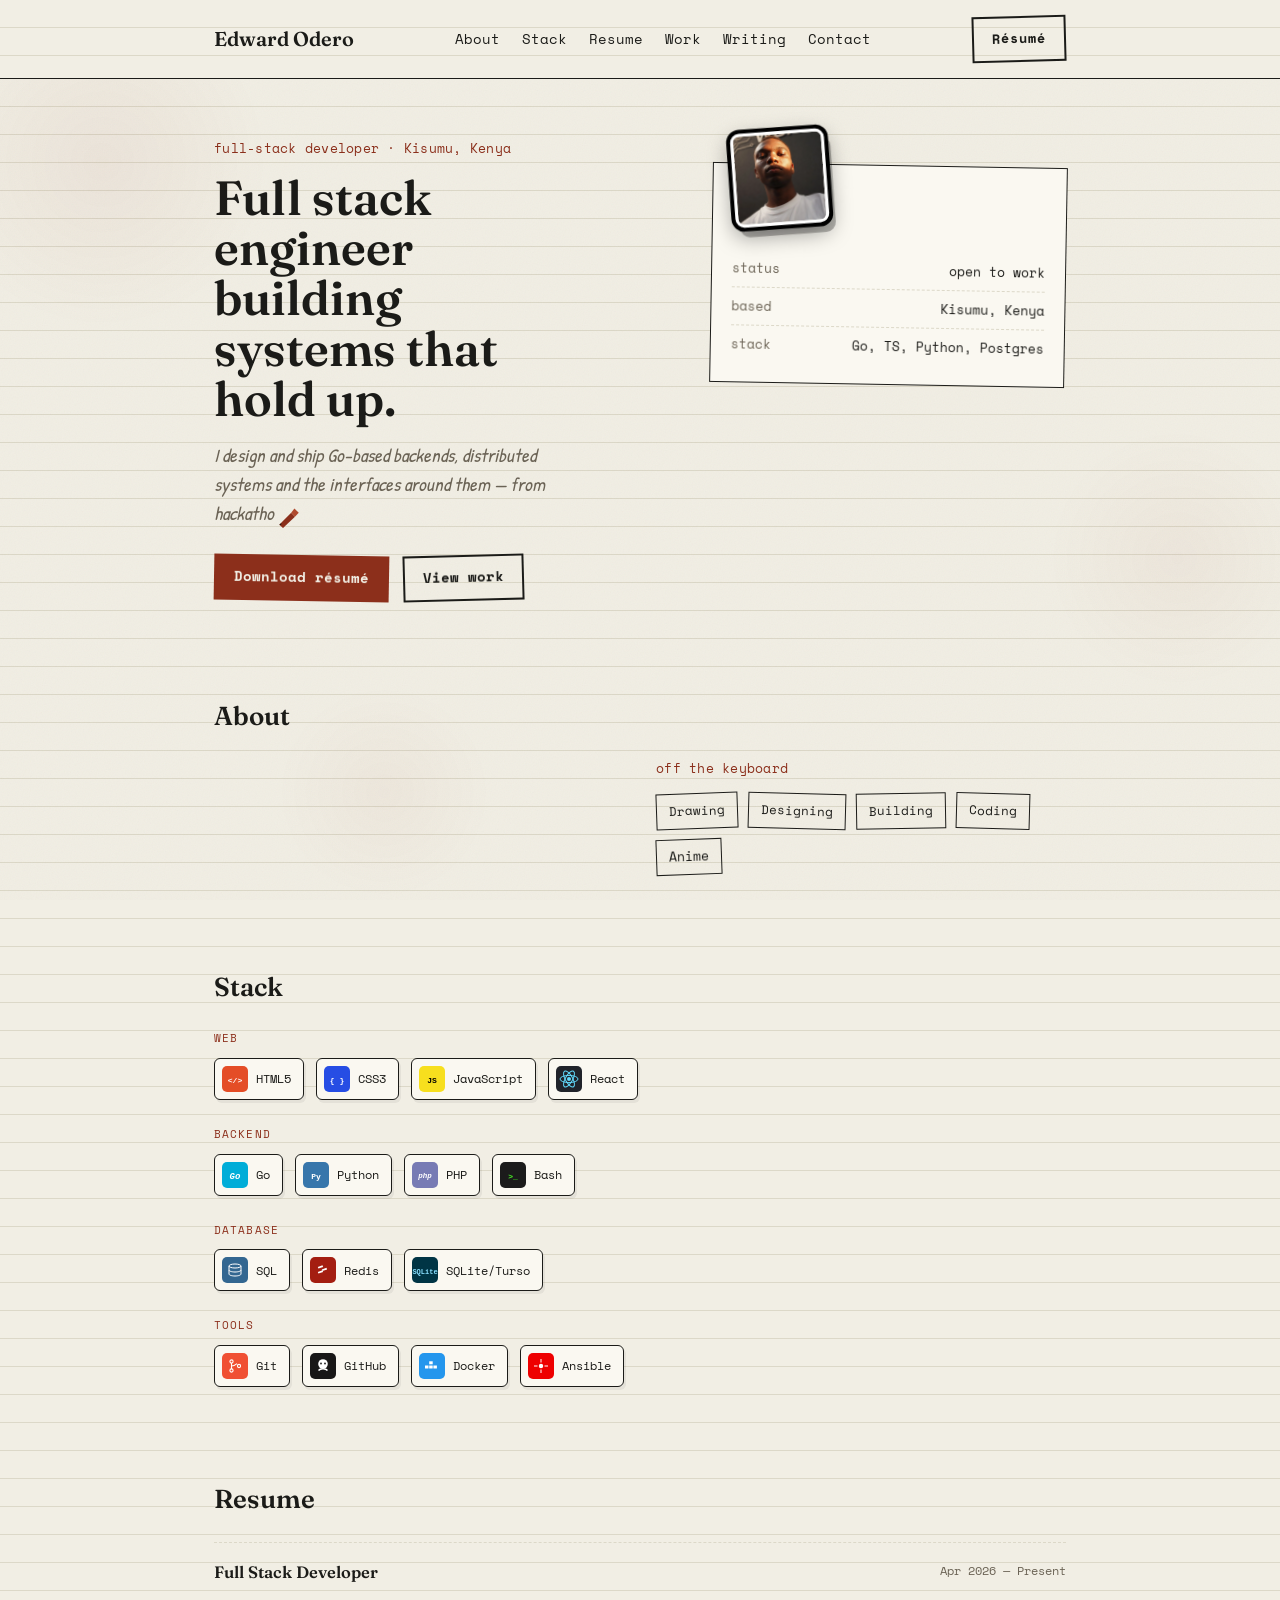
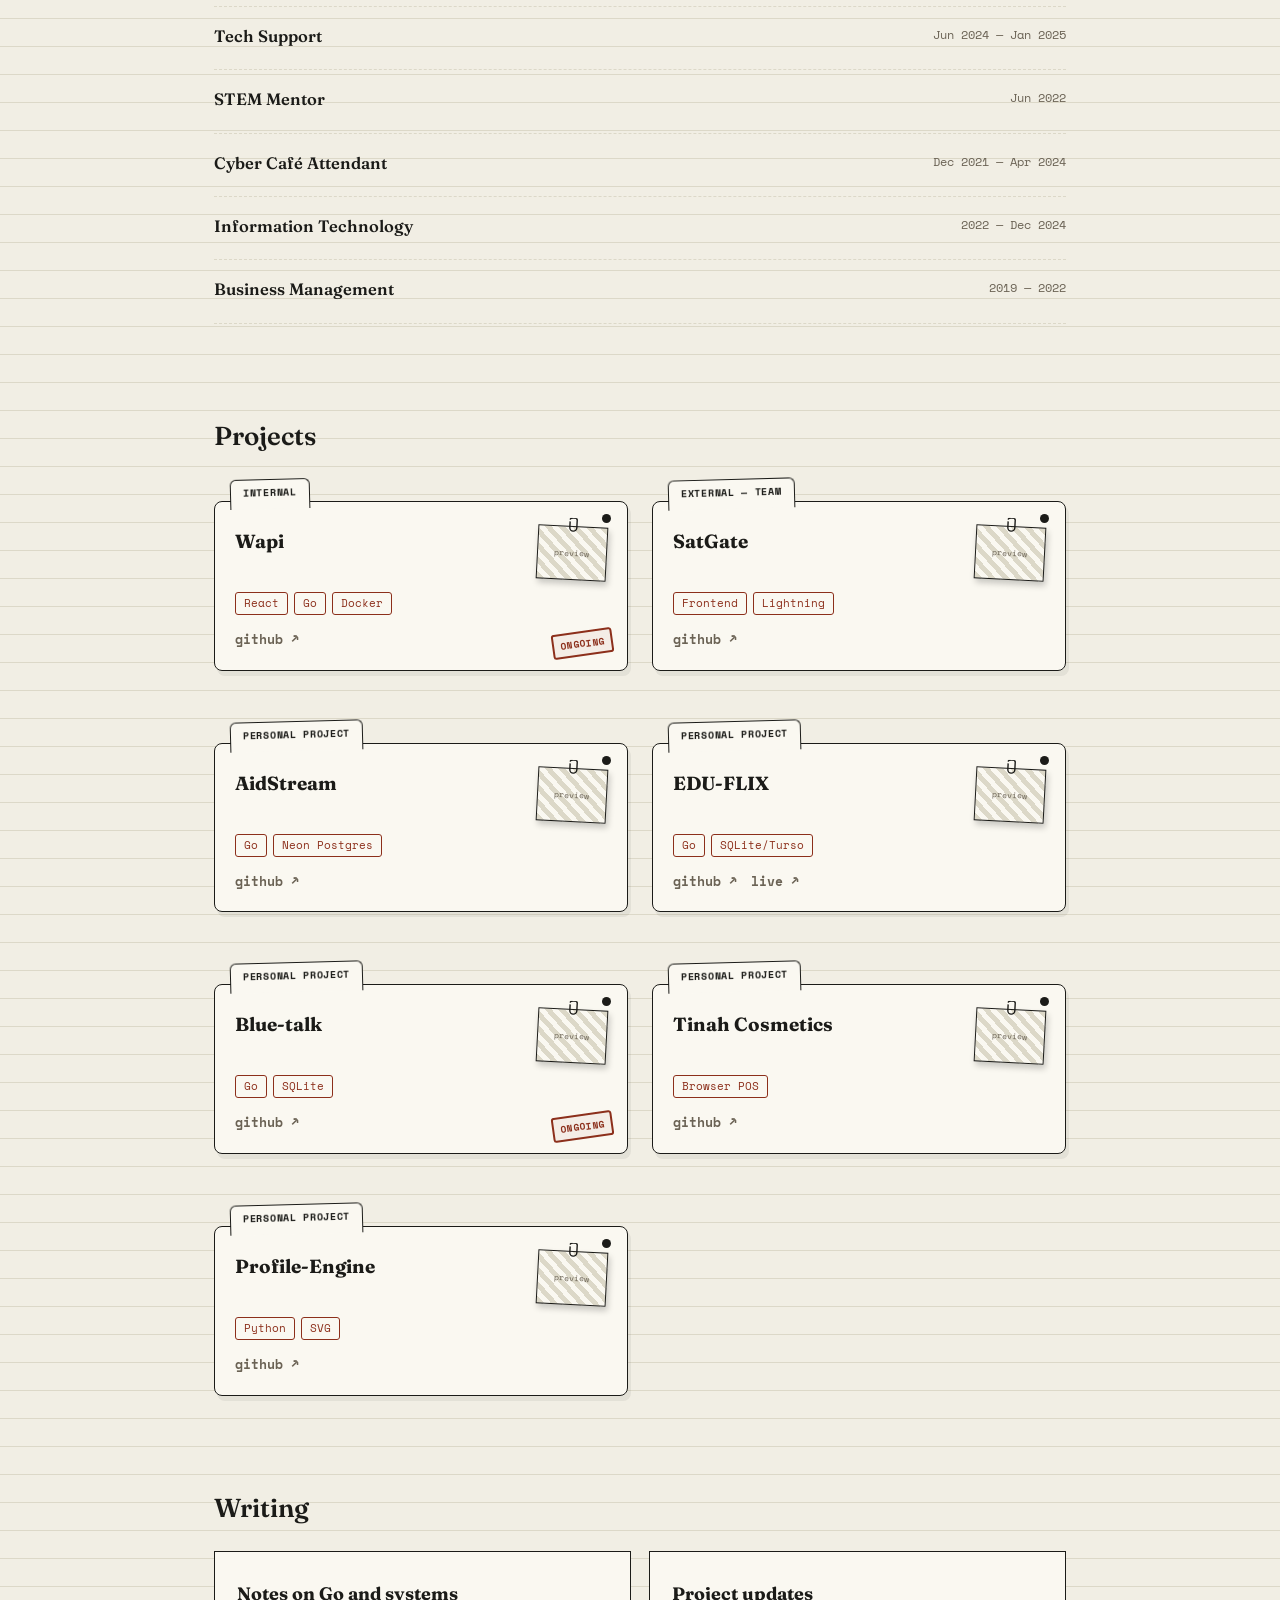
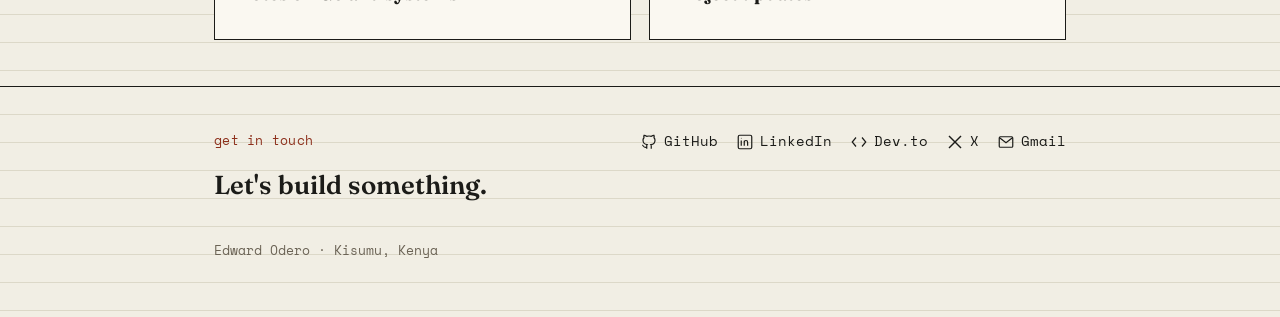
==== commit 08bcbed3: "update index" ====
--- a/index.html
+++ b/index.html
@@ -41,7 +41,7 @@
       <div class="note">
         <div class="sticker-wrap">
           <!-- Replace src with assets/photo.jpg once uploaded; monogram shows until then -->
-          <img src="https://media.licdn.com/dms/image/v2/D4D03AQFGD4iJn-5iTQ/profile-displayphoto-scale_400_400/B4DZ5eAvklKgAg-/0/1779693715036?e=1792022400&v=beta&t=maulXRdovyNH4km5WJhj_r6Fg0fAVwRPQbojIAS9zEM" class="avatar sticker" alt="Edward Odero" onerror="this.style.display='none';this.nextElementSibling.style.display='flex'">
+          <img src="assets/photo.png" class="avatar sticker" alt="Edward Odero" onerror="this.style.display='none';this.nextElementSibling.style.display='flex'">
           <span class="avatar sticker" id="avatar-slot" style="display:none;">EO</span>
         </div>
         <div class="note-row" style="margin-top:34px;"><span>status</span><span>open to work</span></div>
--- a/css/style.css
+++ b/css/style.css
@@ -1,6 +1,6 @@
-/* Eddy Odero — portfolio — "field notebook" design */
+/* Edward Odero — portfolio — "field notebook" design */
 
-@import url('https://fonts.googleapis.com/css2?family=Space+Mono:wght@400;700&family=Fraunces:wght@500;600;700&display=swap');
+@import url('https://fonts.googleapis.com/css2?family=Space+Mono:wght@400;700&family=Fraunces:wght@500;600;700&family=Patrick+Hand&display=swap');
 
 :root{
   --paper:#F1EEE4;
@@ -13,6 +13,7 @@
   --border:#1B1B18;
   --serif:'Fraunces', Georgia, serif;
   --mono:'Space Mono', ui-monospace, Consolas, monospace;
+  --hand:'Patrick Hand', cursive;
 }
 
 *{box-sizing:border-box;}
@@ -50,7 +51,7 @@
 /* hero */
 .hero{padding:60px 0 50px; display:grid; grid-template-columns:1.3fr 1fr; gap:36px; align-items:start;}
 .hero h1{font-family:var(--serif); font-size:48px; font-weight:600; line-height:1.05; margin:0 0 16px; max-width:11ch;}
-.hero p.lede{font-size:15px; max-width:42ch; margin:0 0 26px;}
+.hero p.lede{font-family:var(--hand); font-style:italic; font-size:19px; line-height:1.55; max-width:42ch; margin:0 0 26px; color:var(--ink-soft);}
 .cta-row{display:flex; gap:14px; flex-wrap:wrap;}
 
 .note{background:var(--card); border:1.5px solid var(--ink); padding:20px; padding-top:52px; transform:rotate(1deg); position:relative; margin-top:26px;}
@@ -64,108 +65,135 @@
 .avatar{width:96px; height:96px; background:var(--paper); display:flex; align-items:center; justify-content:center; font-weight:700; font-size:26px; object-fit:cover;}
 .sticker{
   border-radius:10px;
-  border:5px solid #fff;
-  outline:3px solid var(--ink);
+  border:4px solid #fff;
+  outline:4px solid #000;
   outline-offset:-1px;
-  box-shadow:4px 8px 0 rgba(27,27,24,.15), 0 4px 14px rgba(0,0,0,.25);
+  box-shadow:5px 9px 0 rgba(0,0,0,.28), 0 8px 22px rgba(0,0,0,.4);
   transform:rotate(-5deg);
 }
 img.sticker{transform:rotate(-5deg);}
 span.sticker{transform:rotate(-5deg);}
 
-/* project preview thumbnails */
-.proj-thumb{
-  position:relative; aspect-ratio:16/10; margin-bottom:14px; overflow:hidden;
-  border:1.5px dashed var(--ink-soft);
-  background:repeating-linear-gradient(45deg, var(--paper-line), var(--paper-line) 6px, transparent 6px, transparent 12px);
+/* project envelopes */
+.env-grid{display:grid; grid-template-columns:1fr 1fr; gap:50px 24px;}
+.envelope{position:relative; margin-top:22px;}
+.env-tab{
+  position:absolute; top:-22px; left:16px; background:var(--card);
+  border:1.5px solid var(--ink); border-bottom:none; border-radius:6px 6px 0 0;
+  padding:5px 12px 8px; font-size:10px; font-weight:700; letter-spacing:.07em;
+  transform:rotate(-1.5deg); z-index:2;
 }
-.proj-thumb img{width:100%; height:100%; object-fit:cover; display:block;}
-.proj-thumb.empty::after{
-  content:"preview coming soon"; position:absolute; inset:0;
-  display:flex; align-items:center; justify-content:center;
-  font-size:12px; color:var(--ink-soft); text-align:center;
+.env-card{
+  background:var(--card); border:1px solid var(--ink); border-radius:8px;
+  padding:24px 20px 20px; position:relative; box-shadow:3px 5px 0 rgba(27,27,24,.06); height:100%;
 }
-.feature-thumb{aspect-ratio:21/9;}
-.link-row{display:flex; gap:16px; flex-wrap:wrap; align-items:center;}
-.card-link.live{color:var(--ink);}
+.rivet{position:absolute; top:12px; right:16px; width:9px; height:9px; border-radius:50%; background:var(--ink);}
+.head-row{display:flex; justify-content:space-between; gap:12px; align-items:flex-start;}
+.env-card h3{font-family:var(--serif); font-weight:700; font-size:19px; margin:0 0 8px;}
+.env-card .role{font-family:var(--read); font-size:11.5px; color:var(--stamp); margin:0 0 6px;}
+.env-card p{font-family:var(--hand); font-style:italic; font-size:17px; line-height:1.45; margin:0 0 12px; color:var(--ink-soft);}
+.pills{display:flex; flex-wrap:wrap; gap:6px; margin-bottom:14px;}
+.pill{font-family:var(--mono); font-size:10.5px; border:1px solid var(--stamp); color:var(--stamp); padding:2px 8px; border-radius:3px;}
+.env-links{display:flex; gap:14px; font-size:13px;}
+.env-links a{color:var(--ink-soft); text-decoration:none; font-weight:700;}
+.env-links a:hover{color:var(--stamp);}
+.ongoing{
+  position:absolute; bottom:14px; right:14px; transform:rotate(-8deg);
+  border:2px solid var(--stamp); color:var(--stamp); font-weight:700; font-size:9.5px;
+  letter-spacing:.05em; padding:3px 6px; border-radius:3px; background:rgba(140,47,27,.05);
+  font-family:var(--mono);
+}
+.photo-wrap{position:relative; flex-shrink:0; width:70px; height:54px; transform:rotate(3deg);}
+.photo{
+  width:100%; height:100%; border:1px solid var(--ink); overflow:hidden;
+  background:repeating-linear-gradient(45deg, var(--paper-line), var(--paper-line) 5px, transparent 5px, transparent 10px);
+  box-shadow:2px 4px 6px rgba(0,0,0,.2); display:flex; align-items:center; justify-content:center;
+  font-family:var(--mono); font-size:8px; color:var(--ink-soft);
+}
+.photo img{width:100%; height:100%; object-fit:cover; display:block;}
+.clip{position:absolute; top:-8px; left:50%; transform:translateX(-50%); width:18px; height:14px; z-index:3;}
 
 section{padding:46px 0;}
 h2{font-family:var(--serif); font-size:26px; font-weight:600; margin:0 0 22px;}
 
 /* about / hobbies */
 .about-grid{display:grid; grid-template-columns:1fr 1fr; gap:32px; align-items:start;}
-.about-grid p{max-width:50ch; font-size:14.5px;}
+.about-grid p{max-width:50ch; font-family:var(--hand); font-style:italic; font-size:18.5px; line-height:1.5; color:var(--ink-soft);}
+.about-grid p.tag{font-family:var(--mono); font-style:normal; font-size:12.5px; max-width:none; color:var(--stamp);}
 .hobbies{display:flex; flex-wrap:wrap; gap:10px;}
 .hobby{font-size:12.5px; padding:7px 12px; border:1.5px solid var(--ink); transform:rotate(-2deg);}
 .hobby:nth-child(2n){transform:rotate(1.5deg);}
 .hobby:nth-child(3n){transform:rotate(-1deg);}
-
-/* featured project */
-.feature{background:var(--card); border:1.5px solid var(--ink); padding:30px; position:relative;}
-.feature .idx{position:absolute; top:16px; right:20px; font-size:12px; color:var(--ink-soft);}
-.feature h3{font-family:var(--serif); font-size:24px; margin:0 0 10px;}
-.feature p{max-width:60ch; margin:0 0 18px; font-size:14.5px;}
-.tags{display:flex; flex-wrap:wrap; gap:8px; margin-bottom:20px;}
-.pill{font-size:12px; border:1px solid var(--stamp); color:var(--stamp); padding:4px 10px;}
-
-/* project grid */
-.grid{display:grid; grid-template-columns:1fr 1fr; gap:18px;}
-.card{background:var(--card); border:1.5px solid var(--ink); padding:22px; position:relative;}
-.card h3{font-family:var(--serif); font-size:18px; margin:0 0 4px;}
-.card .role{font-size:12px; color:var(--ink-soft); margin:0 0 10px;}
-.card p{font-size:14px; margin:0 0 14px;}
-.card-link{font-size:13px; font-weight:700; text-decoration:none; color:var(--stamp);}
-.card-link:hover{text-decoration:underline;}
 
 /* writing */
 .writing-grid{display:grid; grid-template-columns:1fr 1fr; gap:18px;}
 .wcard{background:var(--card); border:1.5px solid var(--ink); padding:22px; text-decoration:none; color:var(--ink); display:block;}
 .wcard:hover{border-color:var(--stamp);}
 .wcard h3{font-family:var(--serif); margin:6px 0 8px; font-size:18px;}
-.wcard p{font-size:13.5px; margin:0; color:var(--ink-soft);}
+.wcard p{font-family:var(--hand); font-style:italic; font-size:16.5px; line-height:1.45; margin:0; color:var(--ink-soft);}
 
 /* footer */
 footer{border-top:1px solid var(--ink); padding:44px 0 calc(44px + env(safe-area-inset-bottom,0px));}
 .footer-top{display:flex; justify-content:space-between; align-items:flex-start; gap:24px; flex-wrap:wrap;}
 .socials{display:flex; gap:18px; flex-wrap:wrap; font-size:13.5px;}
-.socials a{text-decoration:none;}
+.socials a{text-decoration:none; display:inline-flex; align-items:center; gap:6px;}
+.socials a svg{flex-shrink:0;}
 .socials a:hover{color:var(--stamp);}
 .footnote{font-size:12.5px; color:var(--ink-soft); margin-top:34px;}
 
 @media (max-width:760px){
   .hero{grid-template-columns:1fr;}
   .hero h1{font-size:34px;}
-  .about-grid, .grid, .writing-grid{grid-template-columns:1fr;}
+  .about-grid, .env-grid, .writing-grid{grid-template-columns:1fr;}
   .navlinks{display:none;}
 }
 
-/* page-flip navigation */
-.flip-nav{
-  position:fixed; right:20px; bottom:20px; z-index:20;
-  display:flex; flex-direction:column; gap:8px;
+
+
+
+/* ---- resume (added) ---- */
+.resume-list{display:flex; flex-direction:column; gap:0;}
+.resume-row{display:flex; justify-content:space-between; gap:18px; padding:16px 0; border-bottom:1px dashed var(--paper-line);}
+.resume-row:first-child{border-top:1px dashed var(--paper-line);}
+.resume-row h3{font-family:var(--serif); font-size:16.5px; font-weight:600; margin:0 0 4px;}
+.resume-row .org{font-family:var(--read); font-size:12px; color:var(--stamp);}
+.resume-row .when{font-family:var(--mono); font-size:11.5px; color:var(--ink-soft); white-space:nowrap; padding-top:3px;}
+@media(max-width:600px){.resume-row{flex-direction:column; gap:4px;}}
+
+/* ---- stack (added) ---- */
+.stack-groups{display:flex; flex-direction:column; gap:26px;}
+.stack-label{font-family:var(--mono); font-size:11px; letter-spacing:.1em; color:var(--stamp); text-transform:uppercase;}
+.stack-row{display:flex; flex-wrap:wrap; gap:12px; margin-top:10px;}
+.stack-chip{display:flex; align-items:center; gap:8px; border:1px solid var(--ink); background:var(--card);
+  padding:7px 12px 7px 7px; border-radius:6px; box-shadow:2px 3px 0 rgba(27,27,24,.06);}
+.stack-chip .sq{width:26px; height:26px; border-radius:5px; flex-shrink:0;}
+.stack-chip span{font-family:var(--mono); font-size:12px;}
+
+
+/* ===== PAPER REALISM ===== */
+body::before{content:"";position:fixed;inset:0;z-index:0;pointer-events:none;opacity:.05;mix-blend-mode:multiply;
+  background-image:url('data:image/svg+xml;utf8,<svg xmlns=%22http://www.w3.org/2000/svg%22 width=%22180%22 height=%22180%22><filter id=%22n%22><feTurbulence type=%22fractalNoise%22 baseFrequency=%220.85%22 numOctaves=%222%22 stitchTiles=%22stitch%22/></filter><rect width=%22180%22 height=%22180%22 filter=%22url(%23n)%22/></svg>');}
+body::after{content:"";position:fixed;inset:0;z-index:0;pointer-events:none;
+  background:
+    radial-gradient(circle at 8% 18%, rgba(140,47,27,.05), transparent 12%),
+    radial-gradient(circle at 92% 62%, rgba(140,47,27,.04), transparent 10%),
+    radial-gradient(circle at 30% 88%, rgba(140,47,27,.035), transparent 9%);}
+.sticker-wrap{transition:transform .2s ease;}
+.sticker-wrap:hover{transform:translateY(-3px) rotate(1deg);}
+.sticker-wrap::after{content:"";position:absolute;top:-8px;right:6px;width:22px;height:14px;
+  background:rgba(255,255,255,.55);border:1px solid rgba(27,27,24,.15);
+  transform:rotate(18deg);box-shadow:0 1px 2px rgba(0,0,0,.15);opacity:0;transition:opacity .2s ease;}
+.sticker-wrap:hover::after{opacity:1;}
+
+/* ===== TYPEWRITER CARET (for JS-driven typing effect) ===== */
+.pen-cursor{display:inline-block;width:26px;height:26px;vertical-align:-8px;margin-left:2px;
+  animation:penWrite .45s ease-in-out infinite alternate;transform-origin:80% 80%;}
+.pen-cursor svg{width:100%;height:100%;display:block;}
+@keyframes penWrite{0%{transform:rotate(-10deg) translateY(0);}100%{transform:rotate(6deg) translateY(-2px);}}
+.about-grid p:not(.tag), .env-card p, .wcard p, .resume-row .org, .hero p.lede{visibility:hidden;}
+
+/* keyboard focus ring — maroon, matches theme instead of the browser-default blue */
+a:focus-visible, button:focus-visible, .stamp-btn:focus-visible{
+  outline:2px solid var(--stamp); outline-offset:3px; border-radius:2px;
 }
-.flip-nav button{
-  width:42px; height:42px; border-radius:4px;
-  background:var(--card); border:1.5px solid var(--ink); color:var(--ink);
-  font-size:20px; font-family:var(--serif); cursor:pointer;
-  box-shadow:2px 3px 0 rgba(27,27,24,.2);
-}
-.flip-nav button:hover{background:var(--stamp); color:var(--paper); border-color:var(--stamp);}
-.flip-nav button:active{transform:translateY(1px);}
-
-.page-flip-leaf{
-  position:fixed; inset:0; z-index:99; pointer-events:none;
-  background:var(--paper) repeating-linear-gradient(var(--paper) 0 27px, var(--paper-line) 27px 28px);
-  transform-origin:left center; perspective:1600px;
-  box-shadow:-14px 0 40px rgba(0,0,0,.3) inset;
-  animation:pageFlip .8s ease forwards;
-}
-@keyframes pageFlip{
-  0%{transform:rotateY(90deg); opacity:0;}
-  40%{transform:rotateY(0deg); opacity:1;}
-  58%{transform:rotateY(0deg); opacity:1;}
-  100%{transform:rotateY(-92deg); opacity:0;}
-}
-@media (prefers-reduced-motion: reduce){
-  .page-flip-leaf{animation:none; display:none;}
-}
+a:focus, button:focus{ outline-color:var(--stamp); }
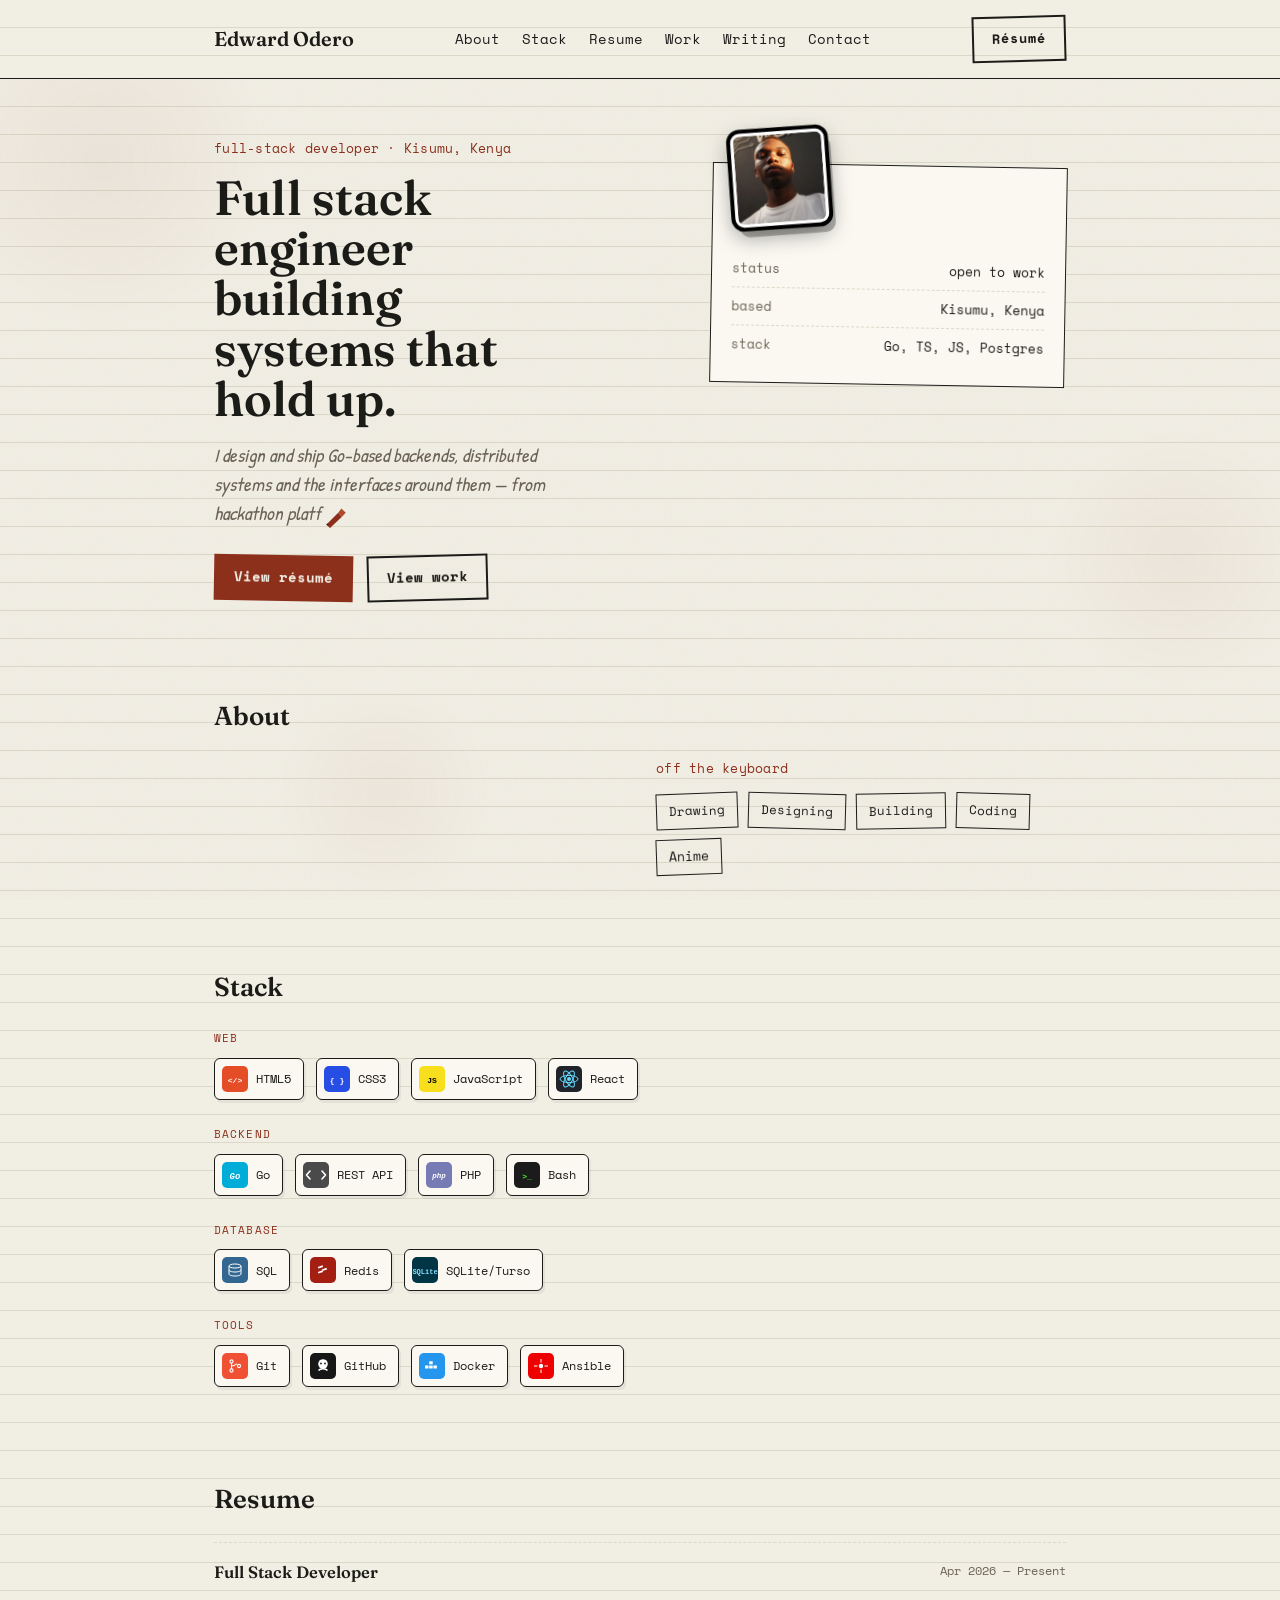
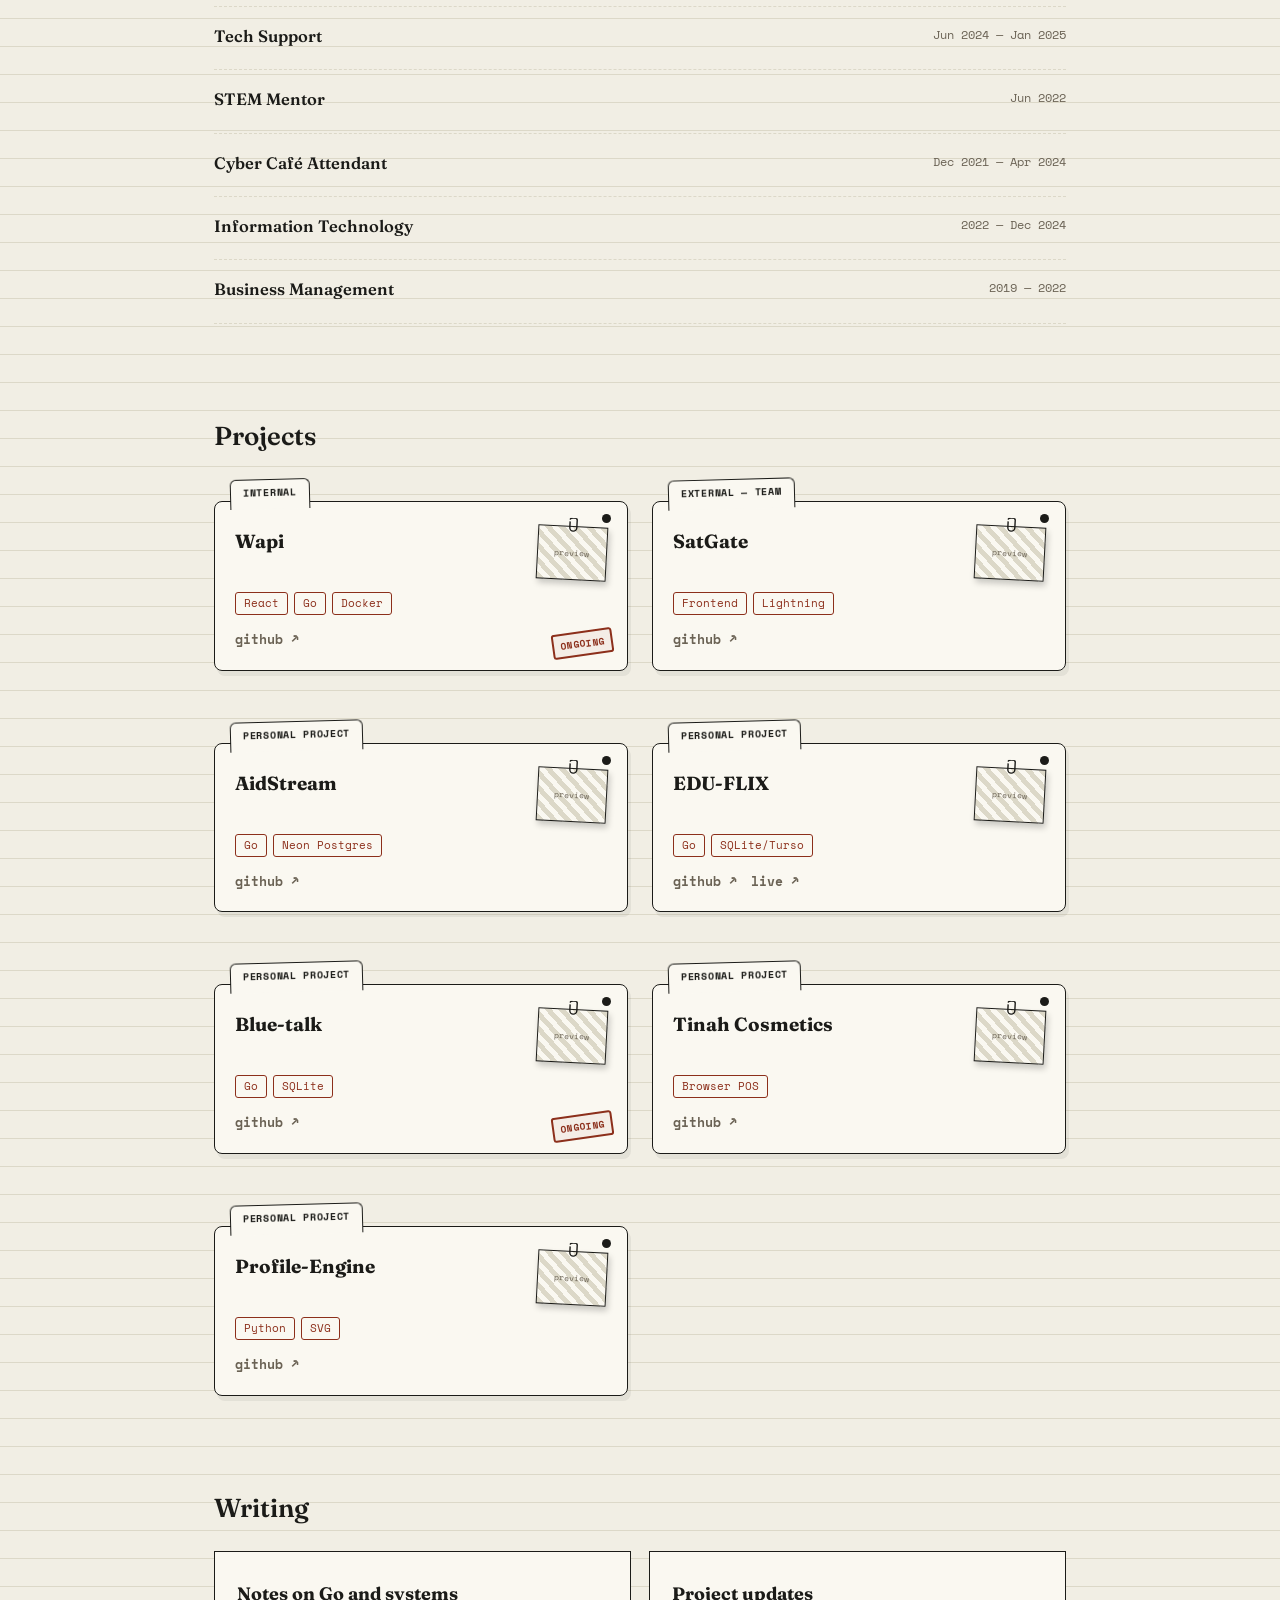
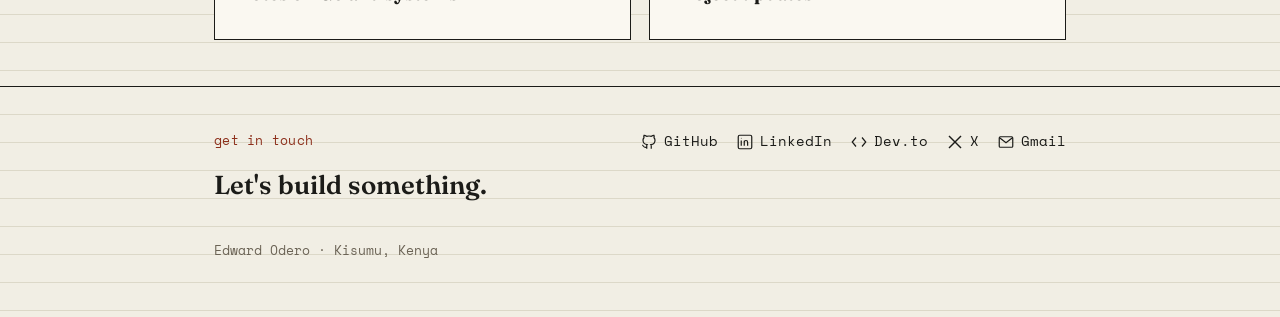
==== commit e09ac9ef: "updates" ====
--- a/index.html
+++ b/index.html
@@ -4,6 +4,7 @@
 <meta charset="UTF-8">
 <meta name="viewport" content="width=device-width, initial-scale=1, viewport-fit=cover">
 <title>Edward Odero — Full Stack Engineer</title>
+<link rel="icon" type="image/svg+xml" href="assets/favicon.svg">
 <link rel="stylesheet" href="css/style.css">
 <noscript><style>.about-grid p, .env-card p, .wcard p, .resume-row .org, .hero p.lede{visibility:visible!important;}</style></noscript>
 </head>
@@ -21,7 +22,7 @@
         <a class="scramble" href="#writing">Writing</a>
         <a class="scramble" href="#contact">Contact</a>
       </div>
-      <a class="stamp-btn" href="assets/resume.pdf" target="_blank" rel="noopener" download="Edward_Odero_CV.pdf">Résumé</a>
+      <a class="stamp-btn" href="assets/resume.pdf" target="_blank" rel="noopener">Résumé</a>
     </nav>
   </div>
 </header>
@@ -34,7 +35,7 @@
         <h1>Full stack engineer building systems that hold up.</h1>
         <p class="lede">I design and ship Go-based backends, distributed systems and the interfaces around them — from hackathon platforms to a boutique's point-of-sale system.</p>
         <div class="cta-row">
-          <a class="stamp-btn filled" href="assets/resume.pdf" target="_blank" rel="noopener" download="Edward_Odero_CV.pdf">Download résumé</a>
+          <a class="stamp-btn filled" href="assets/resume.pdf" target="_blank" rel="noopener">View résumé</a>
           <a class="stamp-btn" href="#work">View work</a>
         </div>
       </div>
@@ -46,7 +47,7 @@
         </div>
         <div class="note-row" style="margin-top:34px;"><span>status</span><span>open to work</span></div>
         <div class="note-row"><span>based</span><span>Kisumu, Kenya</span></div>
-        <div class="note-row"><span>stack</span><span>Go, TS, Python, Postgres</span></div>
+        <div class="note-row"><span>stack</span><span>Go, TS, JS, Postgres</span></div>
       </div>
     </section>
 
@@ -77,7 +78,7 @@
         </div></div>
         <div><div class="stack-label">Backend</div><div class="stack-row">
           <div class="stack-chip"><svg class="sq" viewBox="0 0 26 26"><rect width="26" height="26" fill="#00ADD8"/><text x="13" y="17" text-anchor="middle" font-family="monospace" font-size="9" font-weight="800" font-style="italic" fill="#fff">Go</text></svg><span>Go</span></div>
-          <div class="stack-chip"><svg class="sq" viewBox="0 0 26 26"><rect width="26" height="26" fill="#3776AB"/><text x="13" y="17" text-anchor="middle" font-family="monospace" font-size="8" font-weight="700" fill="#fff">Py</text></svg><span>Python</span></div>
+          <div class="stack-chip"><svg class="sq" viewBox="0 0 26 26"><rect width="26" height="26" fill="#4A4A4A"/><path d="M7 9l-3.5 4L7 17M19 9l3.5 4L19 17" fill="none" stroke="#fff" stroke-width="1.6" stroke-linecap="round" stroke-linejoin="round"/></svg><span>REST API</span></div>
           <div class="stack-chip"><svg class="sq" viewBox="0 0 26 26"><rect width="26" height="26" fill="#777BB4"/><text x="13" y="16" text-anchor="middle" font-family="monospace" font-size="7.5" font-weight="700" font-style="italic" fill="#fff">php</text></svg><span>PHP</span></div>
           <div class="stack-chip"><svg class="sq" viewBox="0 0 26 26"><rect width="26" height="26" fill="#1B1B1B"/><text x="13" y="17" text-anchor="middle" font-family="monospace" font-size="8" font-weight="800" fill="#4AF626">&gt;_</text></svg><span>Bash</span></div>
         </div></div>
@@ -315,6 +316,7 @@
   </div>
 </footer>
 
+
 <script src="js/script.js"></script>
 </body>
-</html>
+</html>
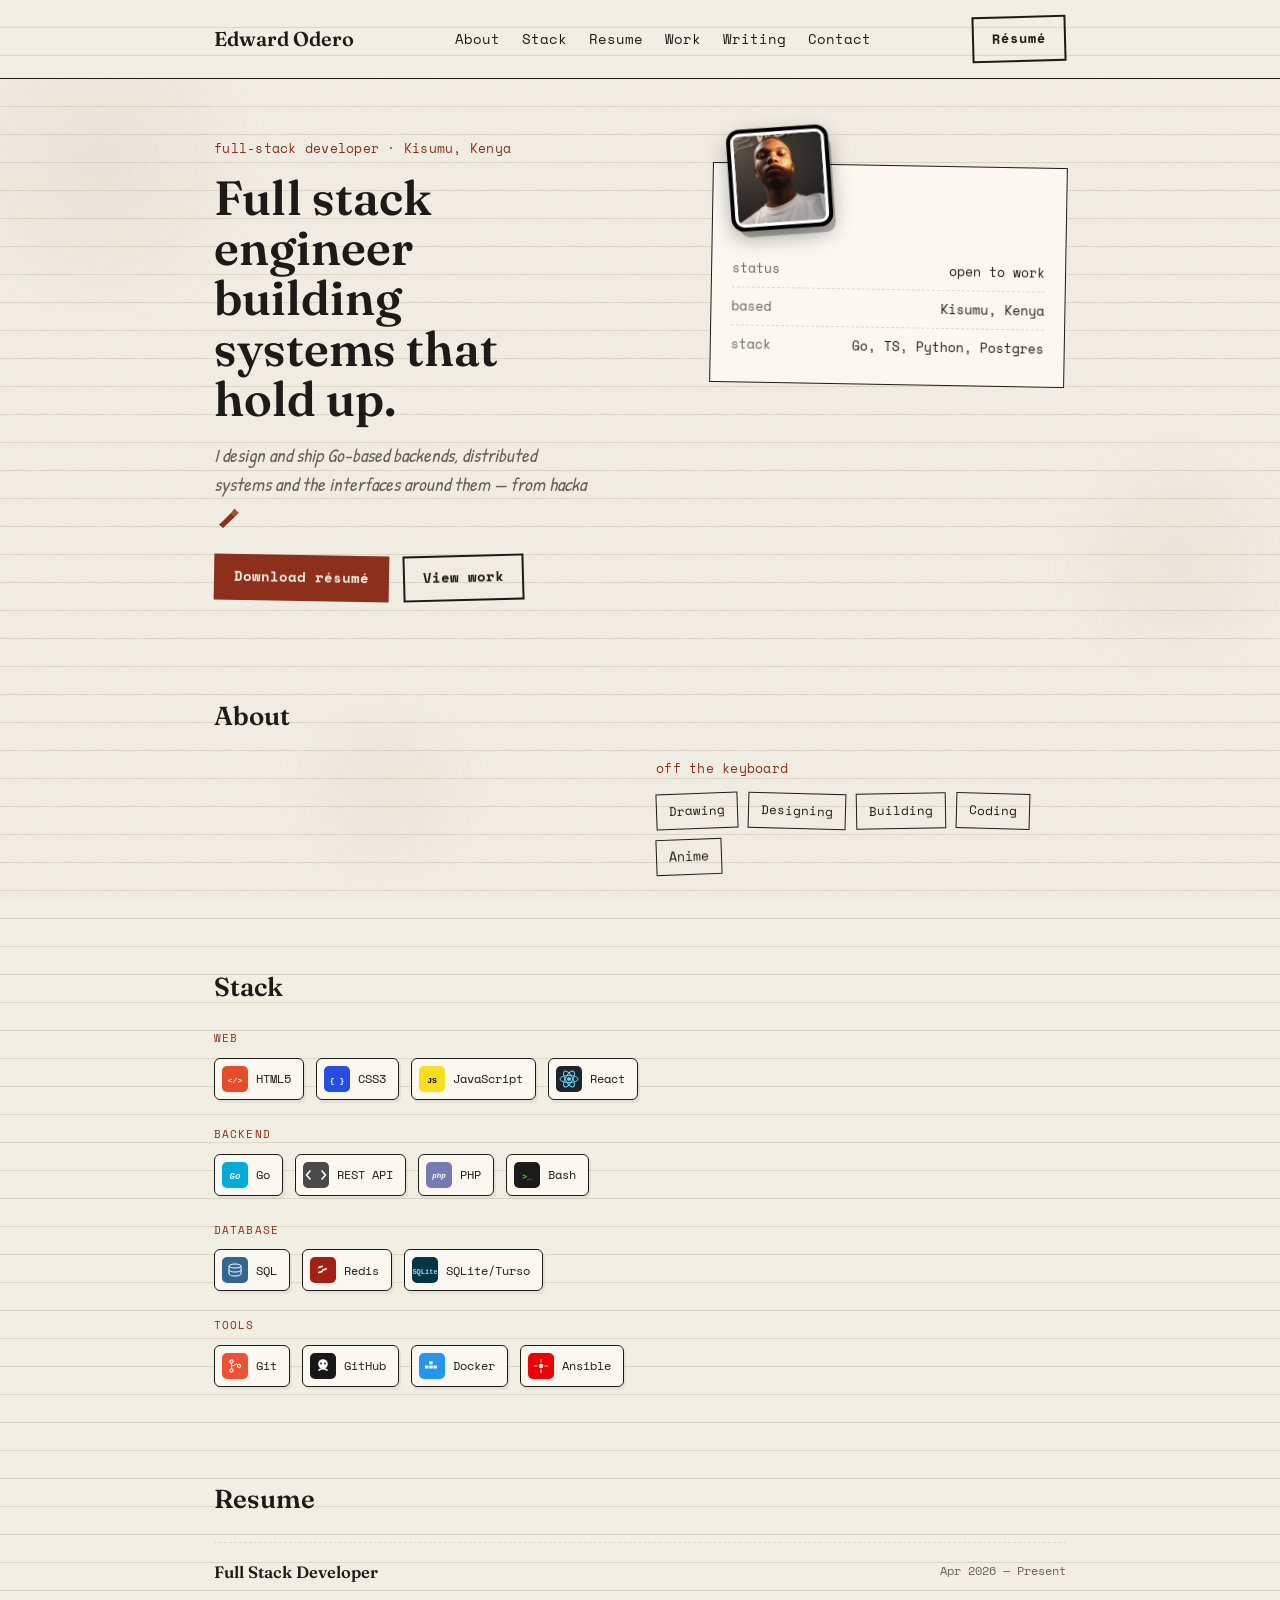
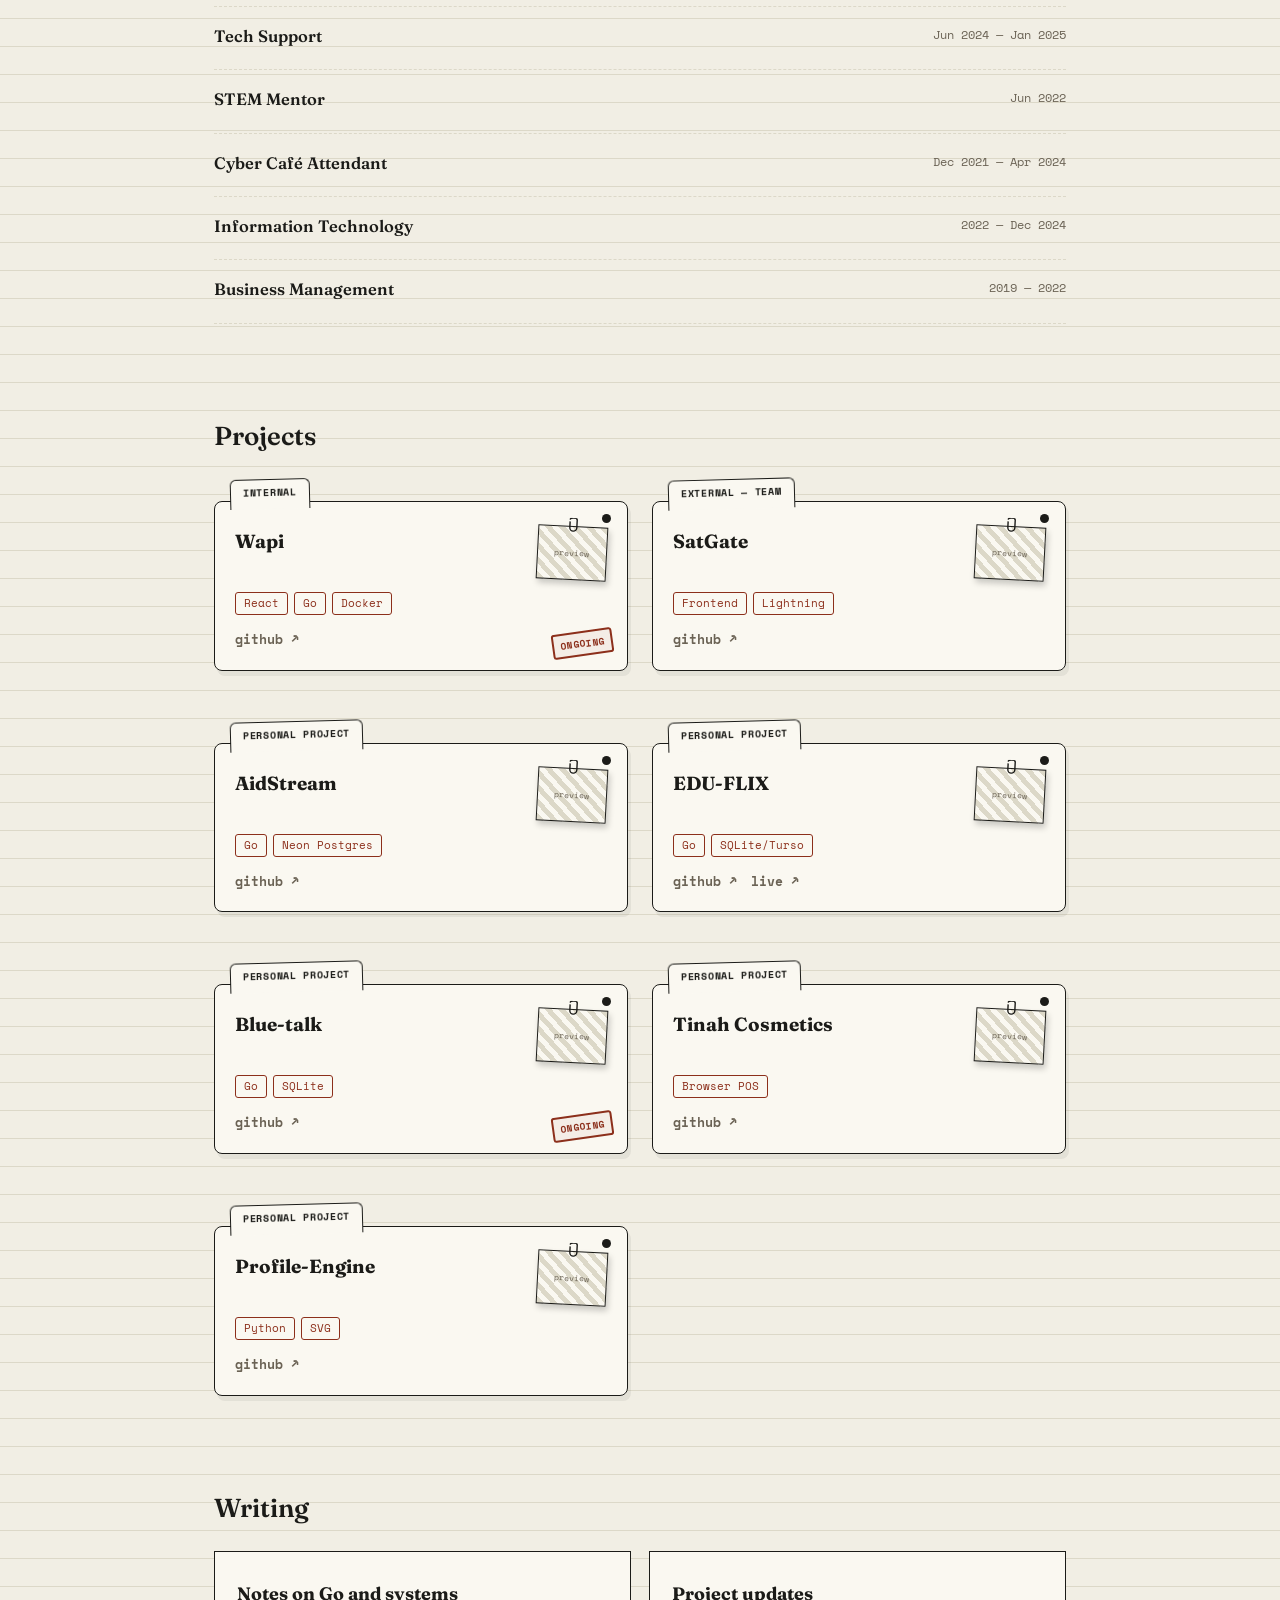
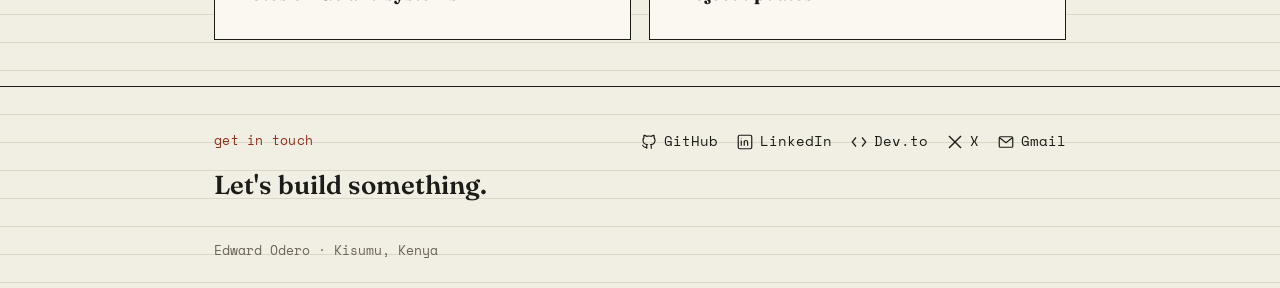
==== commit fde76eff: "update index" ====
--- a/index.html
+++ b/index.html
@@ -35,7 +35,7 @@
         <h1>Full stack engineer building systems that hold up.</h1>
         <p class="lede">I design and ship Go-based backends, distributed systems and the interfaces around them — from hackathon platforms to a boutique's point-of-sale system.</p>
         <div class="cta-row">
-          <a class="stamp-btn filled" href="assets/resume.pdf" target="_blank" rel="noopener">View résumé</a>
+          <a class="stamp-btn filled" href="assets/resume.pdf" download="Edward_Odero_CV.pdf">Download résumé</a>
           <a class="stamp-btn" href="#work">View work</a>
         </div>
       </div>
@@ -47,7 +47,7 @@
         </div>
         <div class="note-row" style="margin-top:34px;"><span>status</span><span>open to work</span></div>
         <div class="note-row"><span>based</span><span>Kisumu, Kenya</span></div>
-        <div class="note-row"><span>stack</span><span>Go, TS, JS, Postgres</span></div>
+        <div class="note-row"><span>stack</span><span>Go, TS, Python, Postgres</span></div>
       </div>
     </section>
 
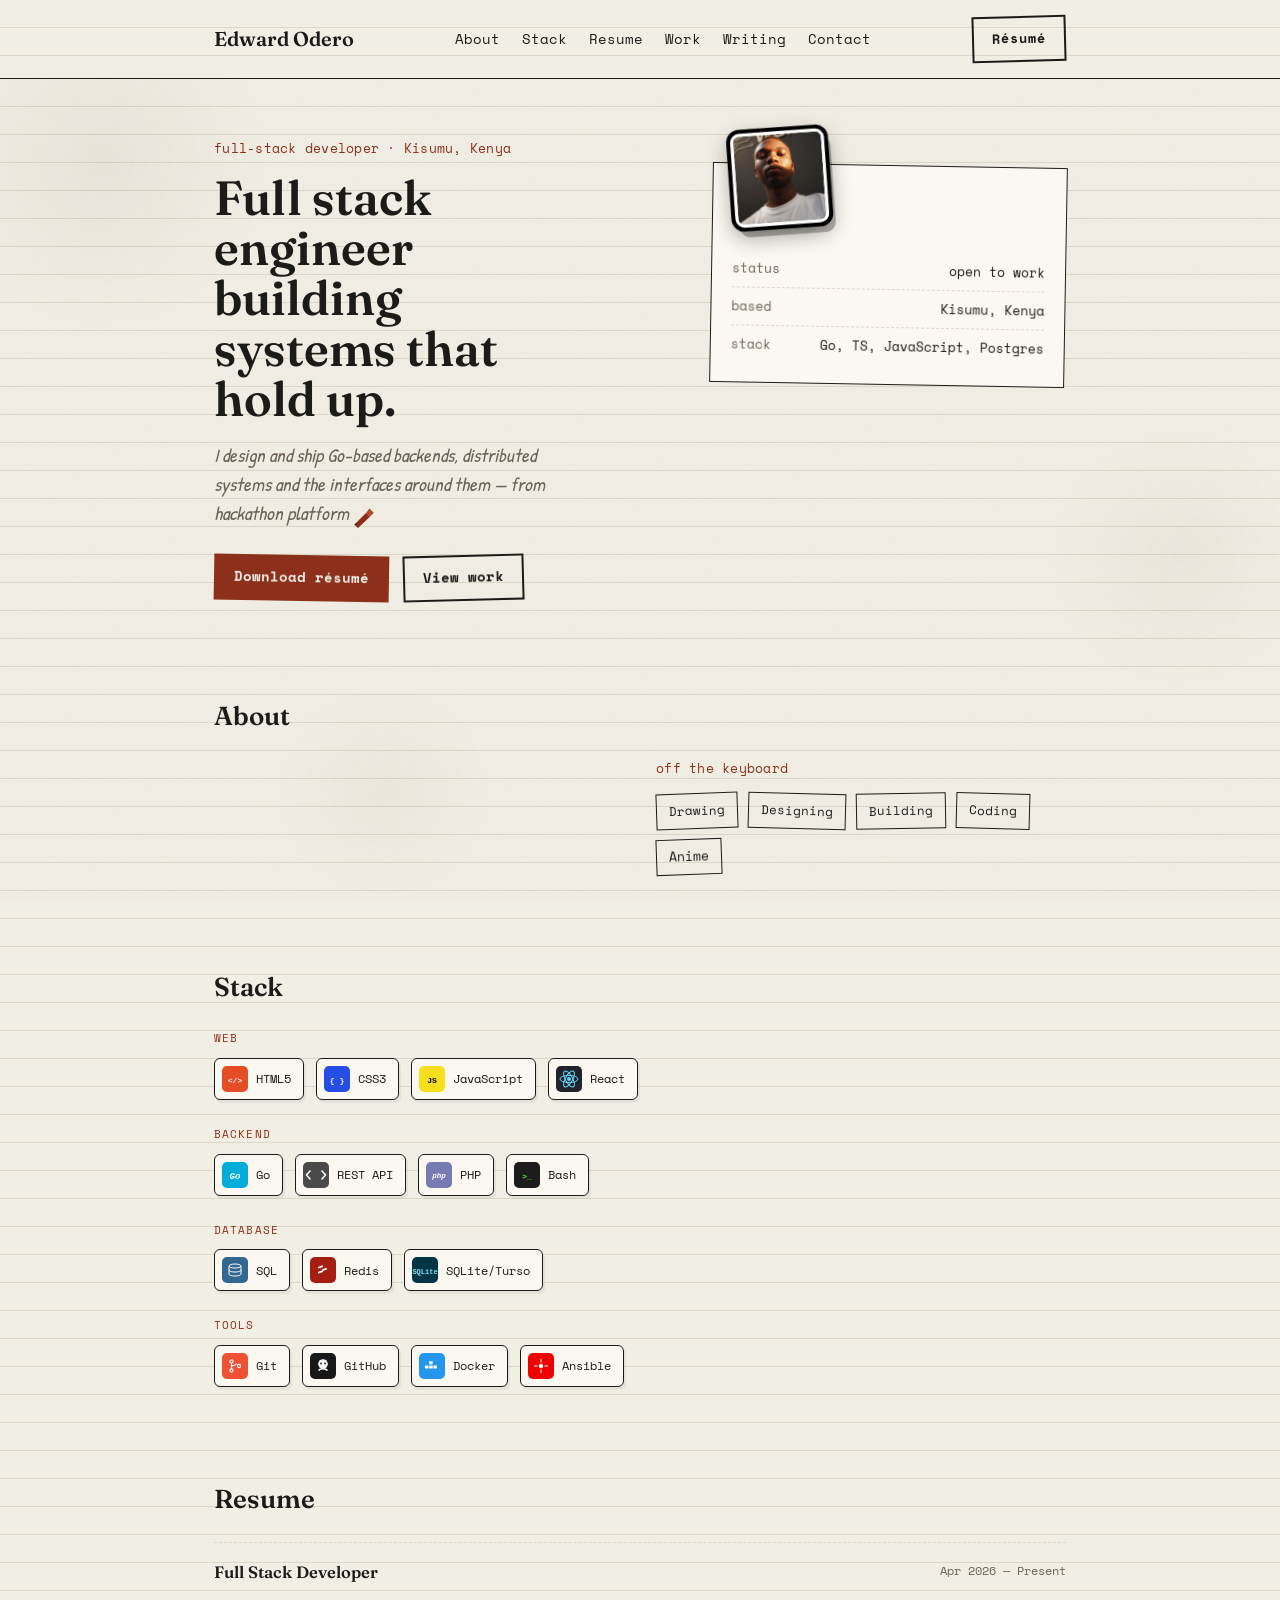
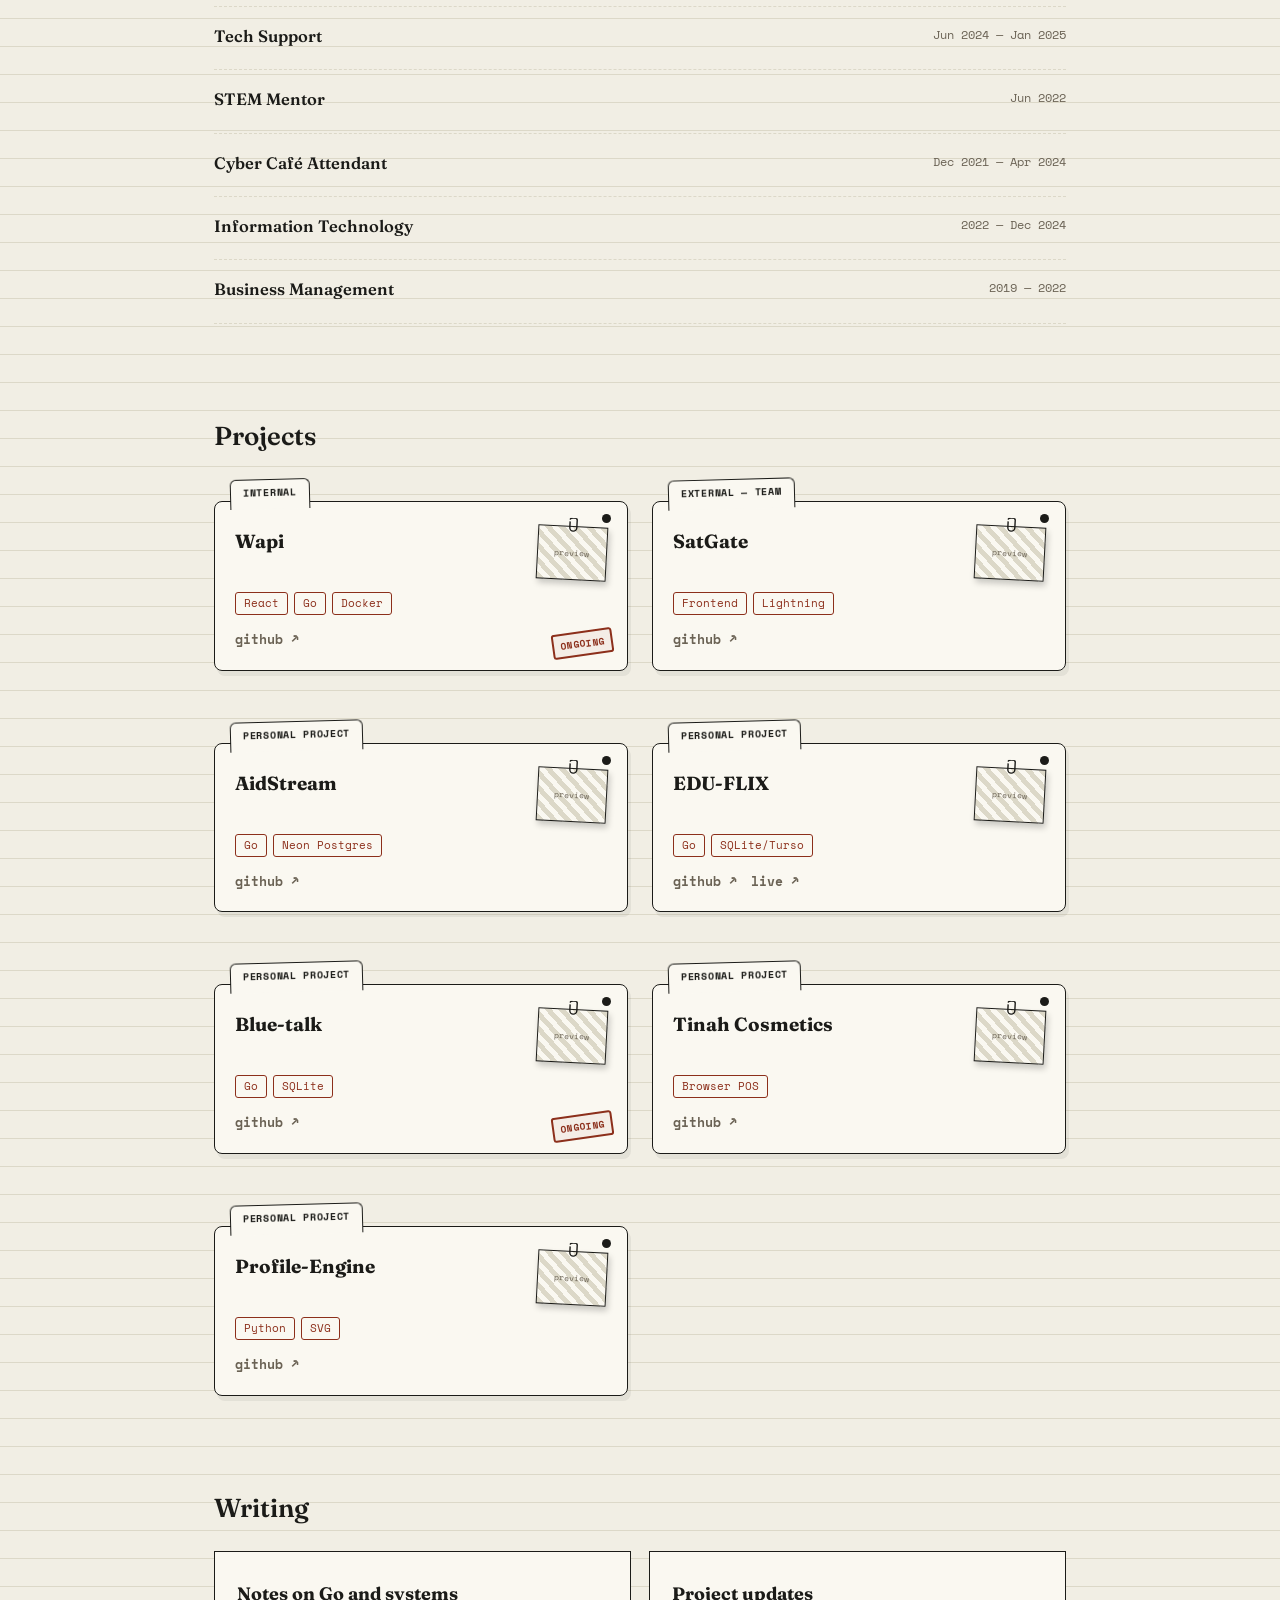
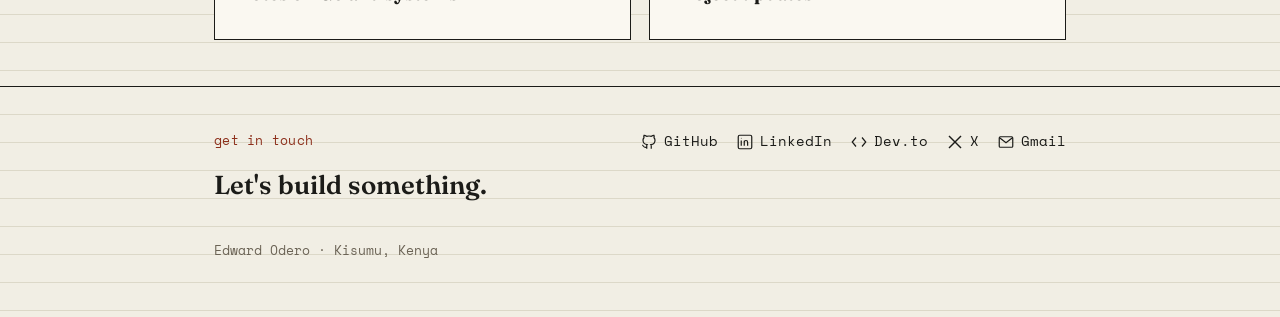
==== commit 709a387b: "update stach" ====
--- a/index.html
+++ b/index.html
@@ -47,7 +47,7 @@
         </div>
         <div class="note-row" style="margin-top:34px;"><span>status</span><span>open to work</span></div>
         <div class="note-row"><span>based</span><span>Kisumu, Kenya</span></div>
-        <div class="note-row"><span>stack</span><span>Go, TS, Python, Postgres</span></div>
+        <div class="note-row"><span>stack</span><span>Go, TS, JavaScript, Postgres</span></div>
       </div>
     </section>
 
